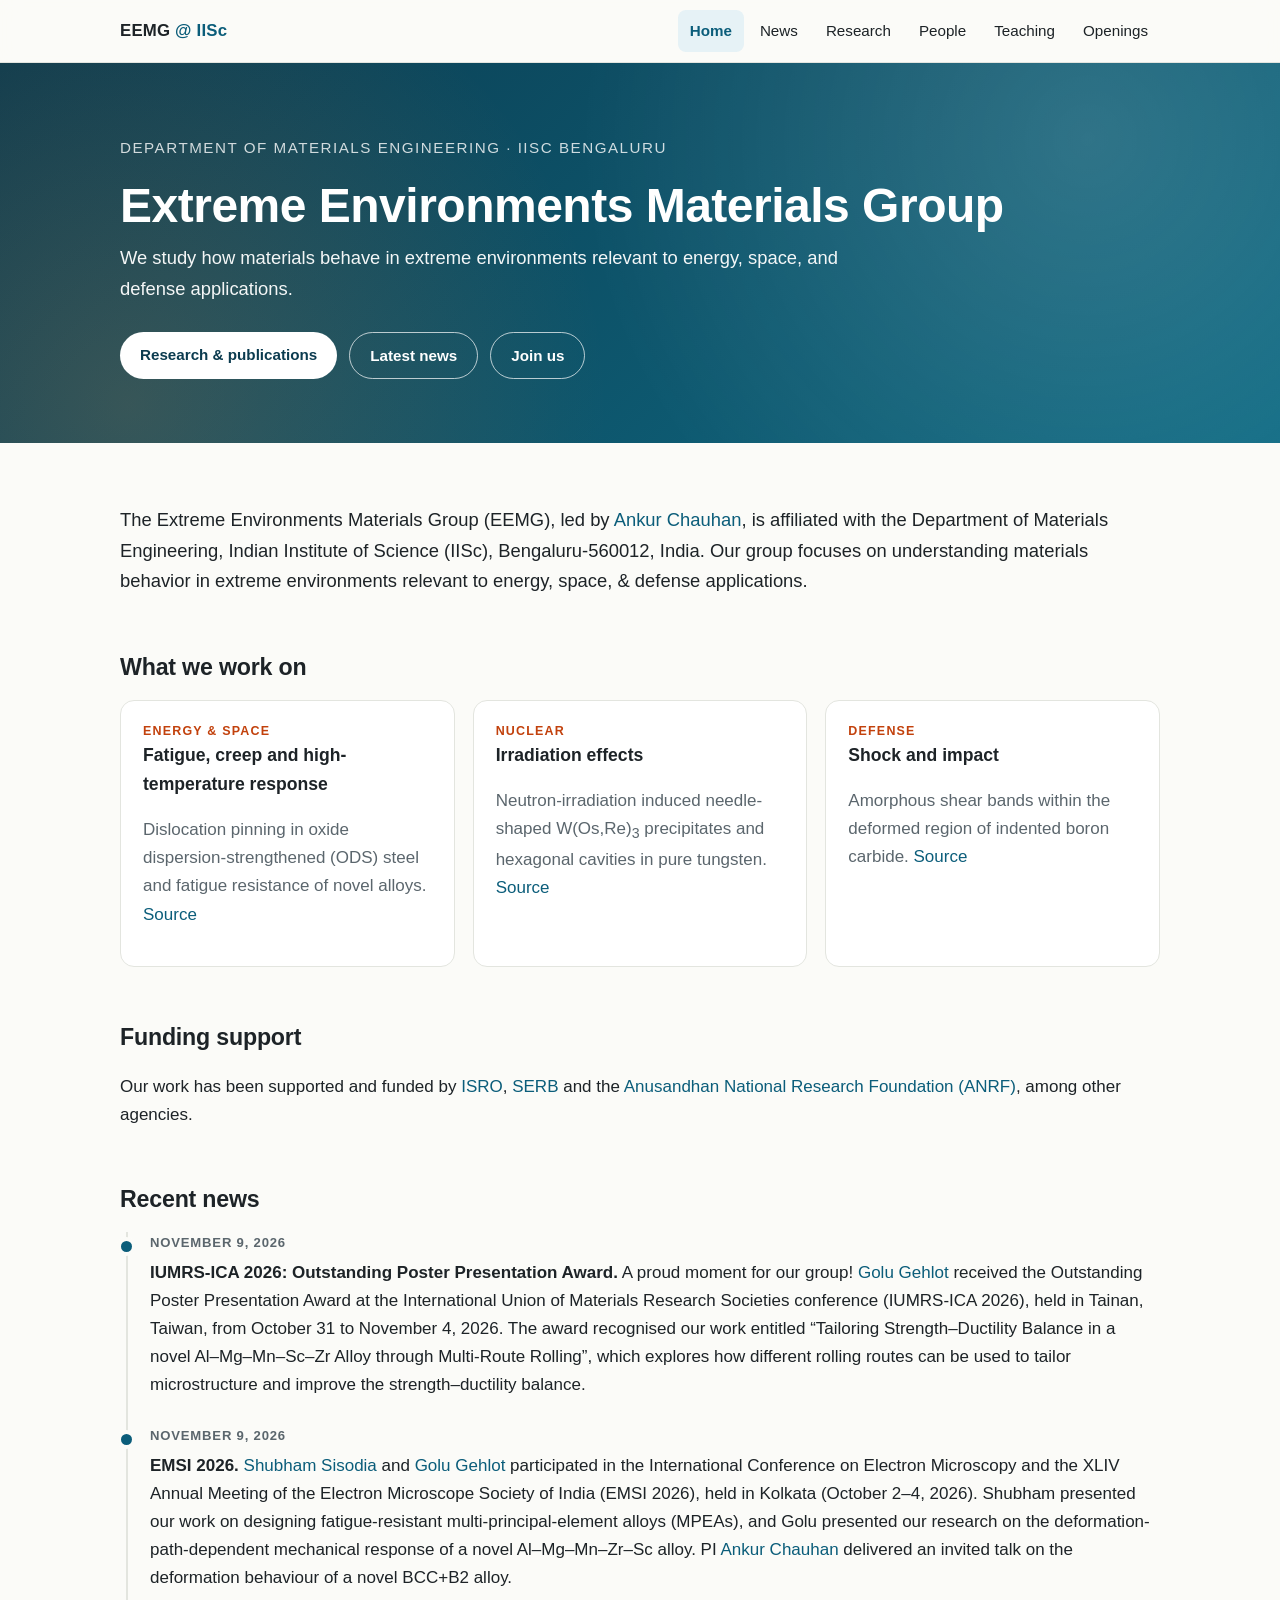
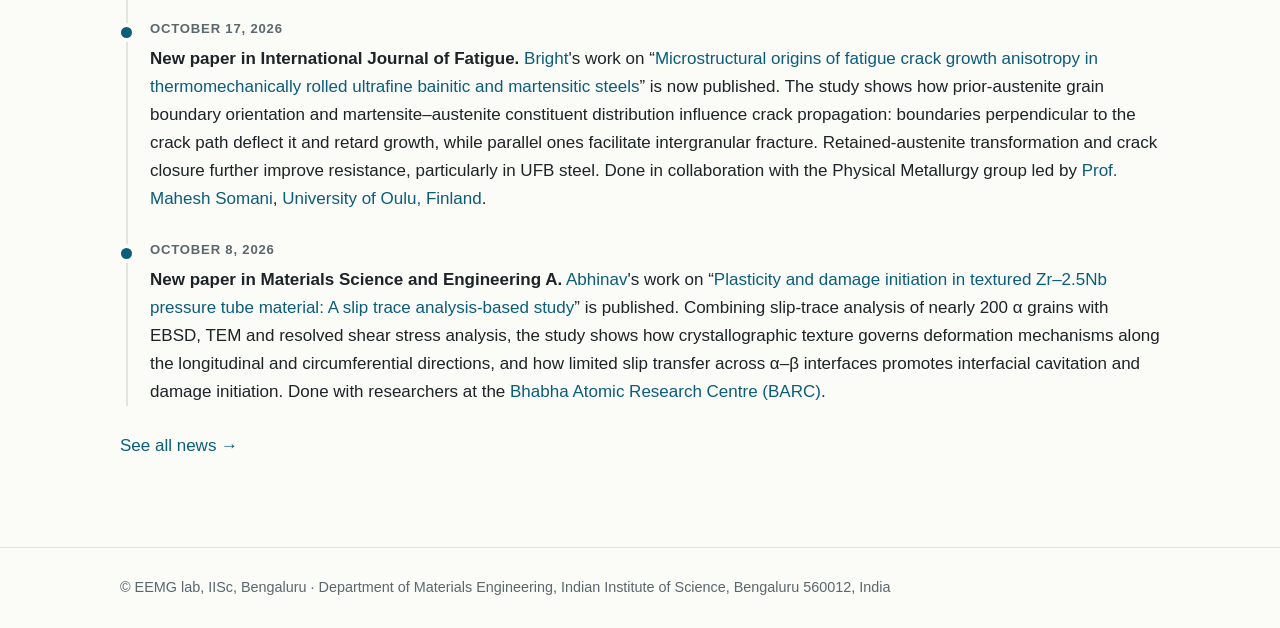
==== index.html @ f9a09d1f "Add files via upload" ====
<!doctype html>
<html lang="en">
<head>
<meta charset="utf-8">
<meta name="viewport" content="width=device-width,initial-scale=1">
<title>EEMG @ IISc</title>
<meta name="description" content="Extreme Environments Materials Group, Department of Materials Engineering, Indian Institute of Science (IISc), Bengaluru.">
<meta property="og:title" content="EEMG @ IISc">
<meta property="og:description" content="Extreme Environments Materials Group, Department of Materials Engineering, Indian Institute of Science (IISc), Bengaluru.">
<meta property="og:type" content="website">
<link rel="stylesheet" href="assets/style.css">
</head>
<body>
<header class="site"><div class="wrap">
<a class="brand" href="index.html">EEMG <span>@ IISc</span></a>
<input type="checkbox" id="nav-toggle" aria-label="Toggle menu"><label for="nav-toggle" class="burger" aria-hidden="true"><span></span></label>
<nav aria-label="Main"><ul><li><a href="index.html" class=active>Home</a></li><li><a href="news.html">News</a></li><li><a href="research.html">Research</a></li><li><a href="people.html">People</a></li><li><a href="teaching.html">Teaching</a></li><li><a href="openings.html">Openings</a></li></ul></nav>
</div></header>

<section class="hero"><div class="wrap">
<div class="affil">Department of Materials Engineering &middot; IISc Bengaluru</div>
<h1>Extreme Environments Materials Group</h1>
<p>We study how materials behave in extreme environments relevant to energy, space, and defense applications.</p>
<div class="btns"><a class="btn" href="research.html">Research &amp; publications</a><a class="btn ghost" href="news.html">Latest news</a><a class="btn ghost" href="openings.html">Join us</a></div>
</div></section>
<main><div class="wrap">
<p class="lead">The Extreme Environments Materials Group (EEMG), led by <a href="pi.html">Ankur Chauhan</a>, is affiliated with the Department of Materials Engineering, Indian Institute of Science (IISc), Bengaluru-560012, India. Our group focuses on understanding materials behavior in extreme environments relevant to energy, space, &amp; defense applications.</p>

<h2>What we work on</h2>
<div class="grid g3">
<div class="card"><div class="tag">Energy &amp; space</div><h3>Fatigue, creep and high-temperature response</h3><p class="muted">Dislocation pinning in oxide dispersion-strengthened (ODS) steel and fatigue resistance of novel alloys. <a href="https://www.sciencedirect.com/science/article/pii/S0921509317311887">Source</a></p></div>
<div class="card"><div class="tag">Nuclear</div><h3>Irradiation effects</h3><p class="muted">Neutron-irradiation induced needle-shaped W(Os,Re)<sub>3</sub> precipitates and hexagonal cavities in pure tungsten. <a href="https://www.tandfonline.com/doi/abs/10.1080/14786435.2022.2079750?journalCode=tphm20">Source</a></p></div>
<div class="card"><div class="tag">Defense</div><h3>Shock and impact</h3><p class="muted">Amorphous shear bands within the deformed region of indented boron carbide. <a href="https://www.sciencedirect.com/science/article/pii/S1359645419306421">Source</a></p></div>
</div>

<h2>Funding support</h2>
<p>Our work has been supported and funded by <a href="https://www.isro.gov.in/">ISRO</a>, <a href="https://www.serbonline.in/SERB/HomePage">SERB</a> and the <a href="https://anrfonline.in/ANRF/HomePage">Anusandhan National Research Foundation (ANRF)</a>, among other agencies.</p>

<h2>Recent news</h2>
<div class="timeline">
<div class="item"><div class="date">November 9, 2026</div><p><strong>IUMRS-ICA 2026: Outstanding Poster Presentation Award.</strong> A proud moment for our group! <a href="https://www.linkedin.com/in/golu-gehlot-a16b70216/">Golu Gehlot</a> received the Outstanding Poster Presentation Award at the International Union of Materials Research Societies conference (IUMRS-ICA 2026), held in Tainan, Taiwan, from October 31 to November 4, 2026. The award recognised our work entitled &ldquo;Tailoring Strength&ndash;Ductility Balance in a novel Al&ndash;Mg&ndash;Mn&ndash;Sc&ndash;Zr Alloy through Multi-Route Rolling&rdquo;, which explores how different rolling routes can be used to tailor microstructure and improve the strength&ndash;ductility balance.</p></div>
<div class="item"><div class="date">November 9, 2026</div><p><strong>EMSI 2026.</strong> <a href="https://www.linkedin.com/in/shubham-sisodia-6ba028b8/">Shubham Sisodia</a> and <a href="https://www.linkedin.com/in/golu-gehlot-a16b70216/">Golu Gehlot</a> participated in the International Conference on Electron Microscopy and the XLIV Annual Meeting of the Electron Microscope Society of India (EMSI 2026), held in Kolkata (October 2&ndash;4, 2026). Shubham presented our work on designing fatigue-resistant multi-principal-element alloys (MPEAs), and Golu presented our research on the deformation-path-dependent mechanical response of a novel Al&ndash;Mg&ndash;Mn&ndash;Zr&ndash;Sc alloy. PI <a href="https://www.linkedin.com/in/ankur-chauhan-012b13257/">Ankur Chauhan</a> delivered an invited talk on the deformation behaviour of a novel BCC+B2 alloy.</p></div>
<div class="item"><div class="date">October 17, 2026</div><p><strong>New paper in International Journal of Fatigue.</strong> <a href="people.html">Bright</a>'s work on &ldquo;<a href="https://www.sciencedirect.com/science/article/pii/S014211232600544X">Microstructural origins of fatigue crack growth anisotropy in thermomechanically rolled ultrafine bainitic and martensitic steels</a>&rdquo; is now published. The study shows how prior-austenite grain boundary orientation and martensite&ndash;austenite constituent distribution influence crack propagation: boundaries perpendicular to the crack path deflect it and retard growth, while parallel ones facilitate intergranular fracture. Retained-austenite transformation and crack closure further improve resistance, particularly in UFB steel. Done in collaboration with the Physical Metallurgy group led by <a href="https://www.oulu.fi/en/researchers/mahesh-somani">Prof. Mahesh Somani</a>, <a href="https://www.oulu.fi/en">University of Oulu, Finland</a>.</p></div>
<div class="item"><div class="date">October 8, 2026</div><p><strong>New paper in Materials Science and Engineering A.</strong> <a href="https://www.linkedin.com/in/abhinavchandraker/">Abhinav</a>'s work on &ldquo;<a href="https://www.sciencedirect.com/science/article/pii/S0921509326014590">Plasticity and damage initiation in textured Zr&ndash;2.5Nb pressure tube material: A slip trace analysis-based study</a>&rdquo; is published. Combining slip-trace analysis of nearly 200 &alpha; grains with EBSD, TEM and resolved shear stress analysis, the study shows how crystallographic texture governs deformation mechanisms along the longitudinal and circumferential directions, and how limited slip transfer across &alpha;&ndash;&beta; interfaces promotes interfacial cavitation and damage initiation. Done with researchers at the <a href="https://www.linkedin.com/company/bhabha-atomic-research-centre-1/">Bhabha Atomic Research Centre (BARC)</a>.</p></div>
</div>
<p><a href="news.html">See all news &rarr;</a></p>
</div></main>

<footer class="site"><div class="wrap">&copy; EEMG lab, IISc, Bengaluru &middot; Department of Materials Engineering, Indian Institute of Science, Bengaluru 560012, India</div></footer>
</body></html>
---- assets/style.css ----
:root{--bg:#fbfbf8;--fg:#1d2327;--muted:#5b666d;--card:#ffffff;--line:#e3e5df;--accent:#0b5d7a;--accent2:#c2410c;--accent-soft:#e6f2f6;--hero1:#0b3b4f;--hero2:#0f6b84;--maxw:1080px}
@media (prefers-color-scheme:dark){:root{--bg:#0f1417;--fg:#e6eaec;--muted:#9aa6ad;--card:#161d21;--line:#26313a;--accent:#6cc4de;--accent2:#fb923c;--accent-soft:#12262e;--hero1:#08232f;--hero2:#0c4254}}
*{box-sizing:border-box}html{scroll-behavior:smooth}
body{margin:0;background:var(--bg);color:var(--fg);font:17px/1.65 -apple-system,BlinkMacSystemFont,"Segoe UI",Roboto,"Helvetica Neue",Arial,sans-serif}
a{color:var(--accent);text-decoration:none;border-bottom:1px solid transparent}a:hover{border-bottom-color:currentColor}
img{max-width:100%;height:auto}
.wrap{max-width:var(--maxw);margin:0 auto;padding:0 20px}
header.site{position:sticky;top:0;z-index:20;background:color-mix(in srgb,var(--bg) 88%,transparent);backdrop-filter:blur(10px);border-bottom:1px solid var(--line)}
header.site .wrap{display:flex;align-items:center;justify-content:space-between;min-height:62px;gap:16px}
.brand{font-weight:700;letter-spacing:.2px;color:var(--fg);font-size:1.05rem;border:0}
.brand span{color:var(--accent)}
nav ul{list-style:none;margin:0;padding:0;display:flex;gap:4px}
nav a{display:block;padding:8px 12px;border-radius:8px;color:var(--fg);font-size:.95rem;border:0}
nav a:hover{background:var(--accent-soft)}nav a.active{background:var(--accent-soft);color:var(--accent);font-weight:600}
#nav-toggle{display:none}.burger{display:none;cursor:pointer;padding:8px;border-radius:8px}
.burger span,.burger span:before,.burger span:after{display:block;width:22px;height:2px;background:var(--fg);position:relative;content:""}
.burger span:before{position:absolute;top:-7px}.burger span:after{position:absolute;top:7px}
@media(max-width:760px){.burger{display:block}nav{position:absolute;left:0;right:0;top:62px;background:var(--bg);border-bottom:1px solid var(--line);display:none}
#nav-toggle:checked~nav{display:block}nav ul{flex-direction:column;padding:8px 12px}}
.hero{background:linear-gradient(135deg,var(--hero1),var(--hero2));color:#fff;padding:72px 0 64px;position:relative;overflow:hidden}
.hero:after{content:"";position:absolute;inset:0;background:radial-gradient(circle at 85% 20%,rgba(255,255,255,.14),transparent 45%),radial-gradient(circle at 10% 90%,rgba(251,146,60,.18),transparent 40%)}
.hero .wrap{position:relative;z-index:1}
.hero h1{font-size:clamp(1.9rem,4.5vw,3rem);line-height:1.15;margin:0 0 10px;letter-spacing:-.5px}
.hero p{margin:0;max-width:720px;font-size:1.15rem;opacity:.95}
.hero .affil{font-size:.95rem;opacity:.8;margin-bottom:18px;text-transform:uppercase;letter-spacing:1.5px}
.btns{display:flex;gap:12px;flex-wrap:wrap;margin-top:28px}
.btn{display:inline-block;padding:10px 20px;border-radius:999px;background:#fff;color:#0b3b4f;font-weight:600;border:0;font-size:.95rem}
.btn.ghost{background:transparent;color:#fff;border:1.5px solid rgba(255,255,255,.7)}
.btn:hover{transform:translateY(-1px)}
main{padding:44px 0 70px}
.pagehead{padding:44px 0 6px}.pagehead h1{margin:0 0 6px;font-size:2.1rem;letter-spacing:-.4px}.pagehead p{margin:0;color:var(--muted)}
h2{font-size:1.45rem;margin:2.2em 0 .6em;letter-spacing:-.2px}
h3{font-size:1.1rem;margin:1.6em 0 .4em}
.grid{display:grid;gap:18px}.g3{grid-template-columns:repeat(auto-fit,minmax(260px,1fr))}.g2{grid-template-columns:repeat(auto-fit,minmax(320px,1fr))}
.card{background:var(--card);border:1px solid var(--line);border-radius:14px;padding:20px 22px}
.card h3{margin-top:0}
.card .tag{font-size:.78rem;text-transform:uppercase;letter-spacing:1.2px;color:var(--accent2);font-weight:700}
.muted{color:var(--muted)}.small{font-size:.9rem}
.lead{font-size:1.15rem}
.timeline{border-left:2px solid var(--line);margin:10px 0 0 6px;padding-left:22px}
.item{position:relative;margin:0 0 26px}
.item:before{content:"";position:absolute;left:-29px;top:9px;width:11px;height:11px;border-radius:50%;background:var(--accent);box-shadow:0 0 0 4px var(--bg)}
.item .date{font-size:.82rem;font-weight:700;letter-spacing:.8px;text-transform:uppercase;color:var(--muted)}
.item p{margin:.3em 0}
.item details summary{cursor:pointer;color:var(--accent);font-size:.92rem;margin-top:4px}
.yearnav{display:flex;gap:8px;flex-wrap:wrap;margin:18px 0 0}
.yearnav a{padding:5px 14px;border:1px solid var(--line);border-radius:999px;font-size:.9rem;background:var(--card);color:var(--fg)}
.yearnav a:hover{border-color:var(--accent);color:var(--accent)}
.year{font-size:1.7rem;margin:1.8em 0 .6em;scroll-margin-top:80px}
ol.pubs{padding-left:1.4em}ol.pubs li{margin:0 0 .85em;padding-left:.2em}
.pubs .v{color:var(--muted)}
.search{width:100%;max-width:460px;padding:10px 14px;border-radius:10px;border:1px solid var(--line);background:var(--card);color:var(--fg);font:inherit;margin:14px 0 6px}
.person{display:flex;flex-direction:column;gap:2px}
.person .name{font-weight:650}.person .role{color:var(--muted);font-size:.93rem}
ul.plain{list-style:none;padding:0;margin:0}ul.plain li{padding:7px 0;border-bottom:1px solid var(--line)}
ul.plain li:last-child{border:0}
.pi{display:grid;grid-template-columns:1fr;gap:6px}
.kv li{margin:.35em 0}
footer.site{border-top:1px solid var(--line);padding:28px 0;color:var(--muted);font-size:.9rem}
.notice{background:var(--accent-soft);border:1px solid var(--line);border-radius:12px;padding:14px 18px;margin:24px 0}
@media print{header.site,footer.site,.search,.yearnav{display:none}}
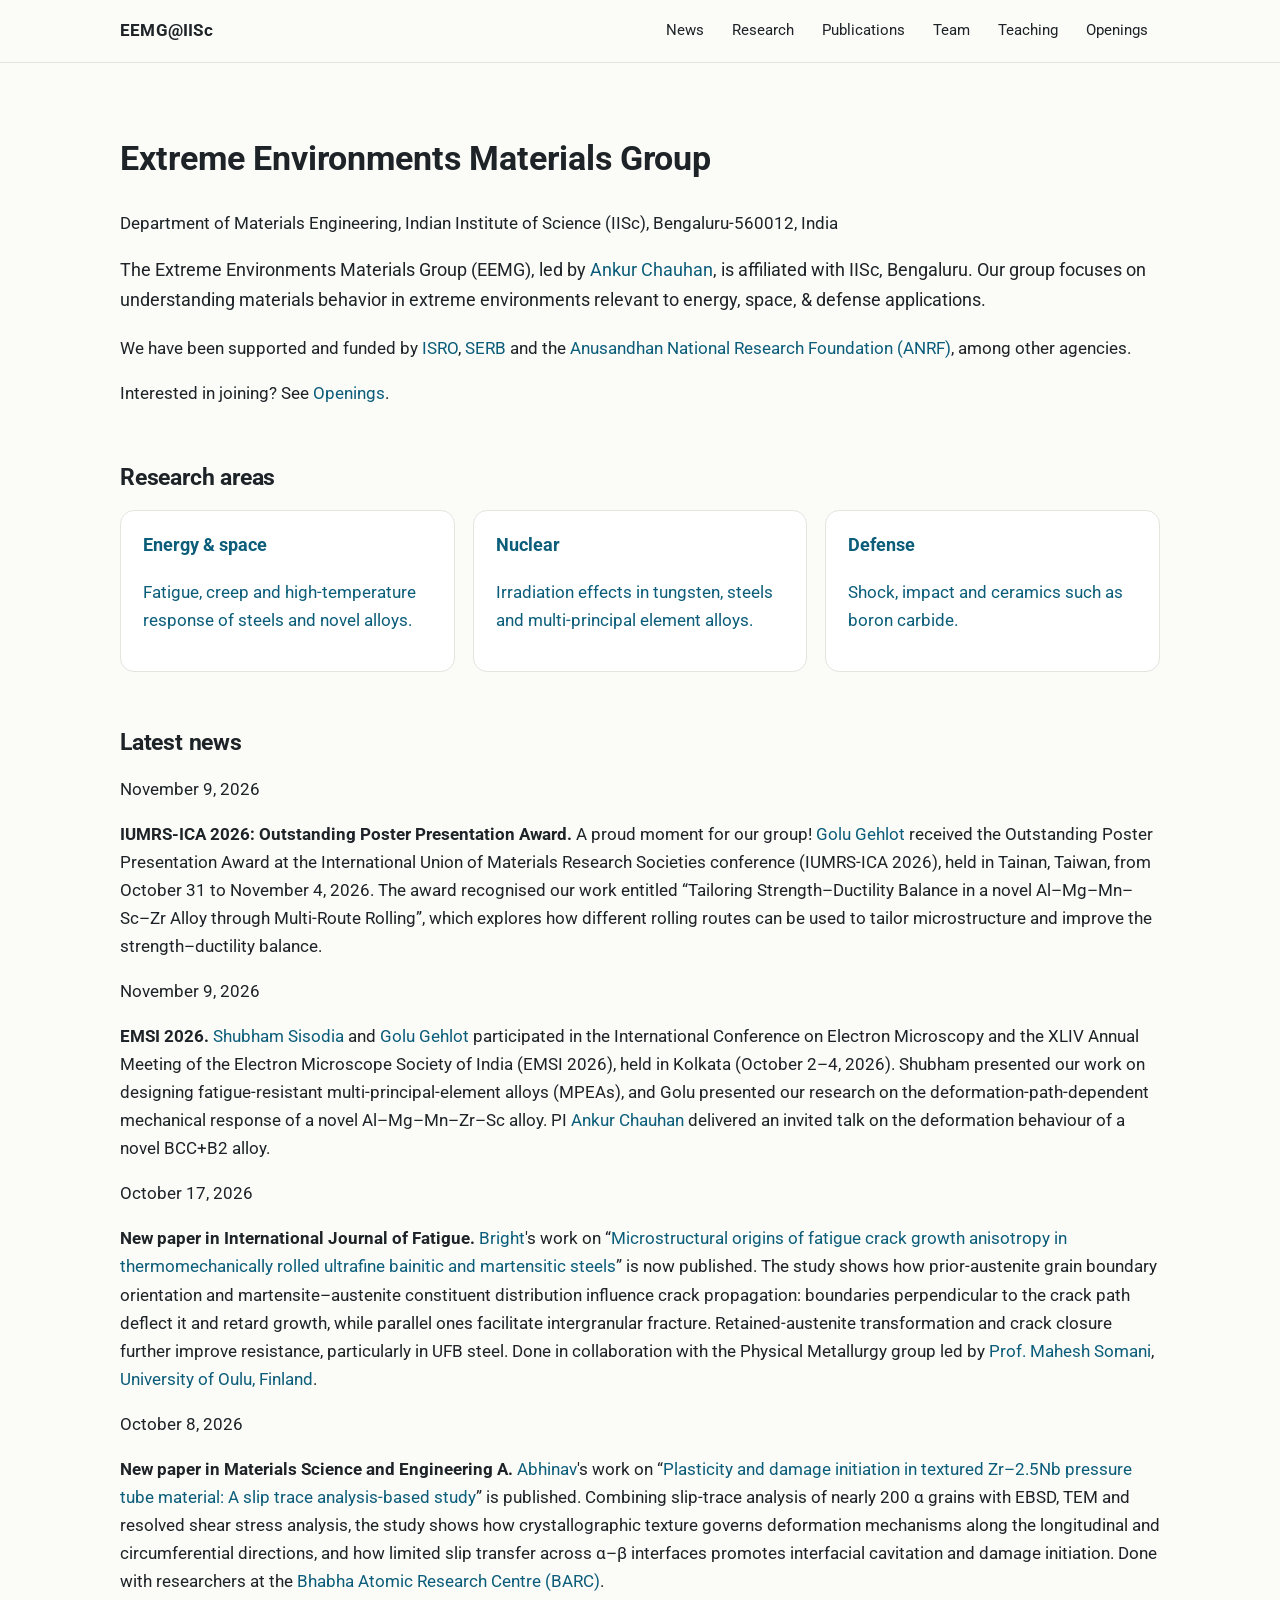
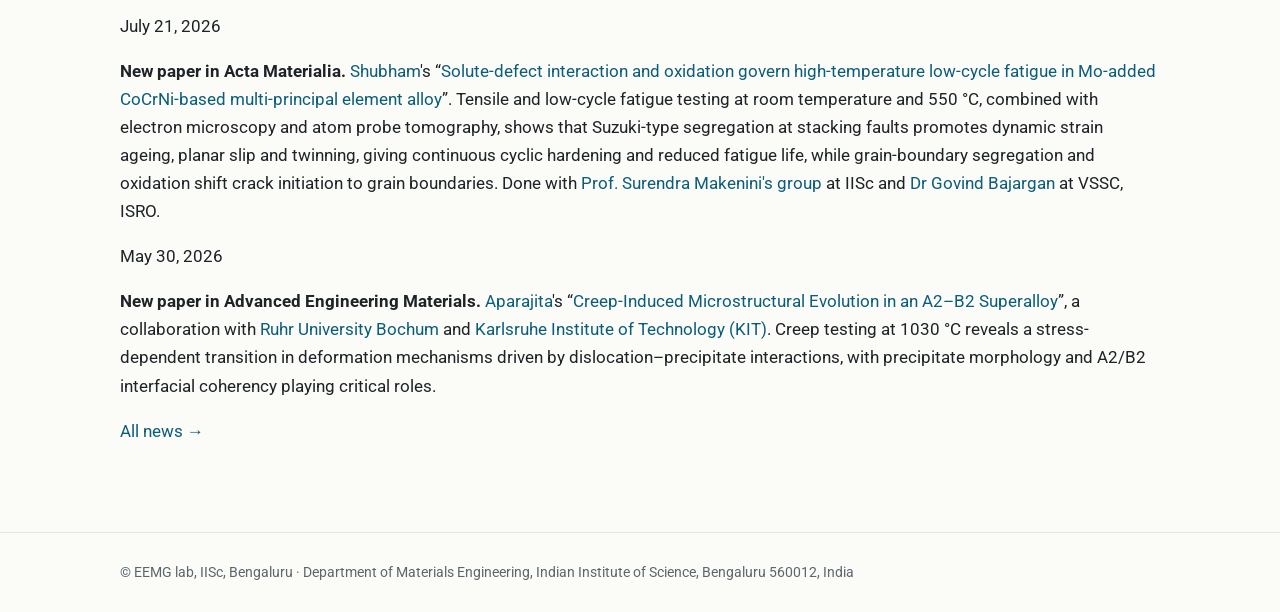
==== commit e8930eb7: "Add files via upload" ====
--- a/index.html
+++ b/index.html
@@ -1,50 +1,26 @@
 <!doctype html>
-<html lang="en">
-<head>
-<meta charset="utf-8">
-<meta name="viewport" content="width=device-width,initial-scale=1">
-<title>EEMG @ IISc</title>
-<meta name="description" content="Extreme Environments Materials Group, Department of Materials Engineering, Indian Institute of Science (IISc), Bengaluru.">
-<meta property="og:title" content="EEMG @ IISc">
-<meta property="og:description" content="Extreme Environments Materials Group, Department of Materials Engineering, Indian Institute of Science (IISc), Bengaluru.">
-<meta property="og:type" content="website">
-<link rel="stylesheet" href="assets/style.css">
-</head>
-<body>
-<header class="site"><div class="wrap">
-<a class="brand" href="index.html">EEMG <span>@ IISc</span></a>
+<html lang="en"><head><meta charset="utf-8"><meta name="viewport" content="width=device-width,initial-scale=1">
+<title>EEMG @ IISc</title><meta name="description" content="Extreme Environments Materials Group, Department of Materials Engineering, Indian Institute of Science (IISc), Bengaluru."><meta property="og:title" content="EEMG @ IISc"><meta property="og:description" content="Extreme Environments Materials Group, Department of Materials Engineering, Indian Institute of Science (IISc), Bengaluru.">
+<link rel="preconnect" href="https://fonts.googleapis.com"><link rel="preconnect" href="https://fonts.gstatic.com" crossorigin>
+<link href="https://fonts.googleapis.com/css2?family=Roboto:wght@300;400;500;700&family=Roboto+Slab:wght@300;400;700&display=swap" rel="stylesheet">
+<link rel="stylesheet" href="assets/style.css"></head><body>
+<header class="site"><div class="wrap"><a class="brand" href="index.html"><b>EEMG</b>@IISc</a>
 <input type="checkbox" id="nav-toggle" aria-label="Toggle menu"><label for="nav-toggle" class="burger" aria-hidden="true"><span></span></label>
-<nav aria-label="Main"><ul><li><a href="index.html" class=active>Home</a></li><li><a href="news.html">News</a></li><li><a href="research.html">Research</a></li><li><a href="people.html">People</a></li><li><a href="teaching.html">Teaching</a></li><li><a href="openings.html">Openings</a></li></ul></nav>
-</div></header>
-
-<section class="hero"><div class="wrap">
-<div class="affil">Department of Materials Engineering &middot; IISc Bengaluru</div>
-<h1>Extreme Environments Materials Group</h1>
-<p>We study how materials behave in extreme environments relevant to energy, space, and defense applications.</p>
-<div class="btns"><a class="btn" href="research.html">Research &amp; publications</a><a class="btn ghost" href="news.html">Latest news</a><a class="btn ghost" href="openings.html">Join us</a></div>
-</div></section>
+<nav aria-label="Main"><ul><li><a href="news.html">News</a></li><li><a href="research.html">Research</a></li><li><a href="publications.html">Publications</a></li><li><a href="people.html">Team</a></li><li><a href="teaching.html">Teaching</a></li><li><a href="openings.html">Openings</a></li></ul></nav></div></header>
 <main><div class="wrap">
-<p class="lead">The Extreme Environments Materials Group (EEMG), led by <a href="pi.html">Ankur Chauhan</a>, is affiliated with the Department of Materials Engineering, Indian Institute of Science (IISc), Bengaluru-560012, India. Our group focuses on understanding materials behavior in extreme environments relevant to energy, space, &amp; defense applications.</p>
-
-<h2>What we work on</h2>
+<div class="banner"><h1>Extreme Environments Materials Group</h1><p>Department of Materials Engineering, Indian Institute of Science (IISc), Bengaluru-560012, India</p></div>
+<p class="lead">The Extreme Environments Materials Group (EEMG), led by <a href="pi.html">Ankur Chauhan</a>, is affiliated with IISc, Bengaluru. Our group focuses on understanding materials behavior in extreme environments relevant to energy, space, &amp; defense applications.</p>
+<p>We have been supported and funded by <a href="https://www.isro.gov.in/">ISRO</a>, <a href="https://www.serbonline.in/SERB/HomePage">SERB</a> and the <a href="https://anrfonline.in/ANRF/HomePage">Anusandhan National Research Foundation (ANRF)</a>, among other agencies.</p>
+<p>Interested in joining? See <a href="openings.html">Openings</a>.</p>
+<h2>Research areas</h2>
 <div class="grid g3">
-<div class="card"><div class="tag">Energy &amp; space</div><h3>Fatigue, creep and high-temperature response</h3><p class="muted">Dislocation pinning in oxide dispersion-strengthened (ODS) steel and fatigue resistance of novel alloys. <a href="https://www.sciencedirect.com/science/article/pii/S0921509317311887">Source</a></p></div>
-<div class="card"><div class="tag">Nuclear</div><h3>Irradiation effects</h3><p class="muted">Neutron-irradiation induced needle-shaped W(Os,Re)<sub>3</sub> precipitates and hexagonal cavities in pure tungsten. <a href="https://www.tandfonline.com/doi/abs/10.1080/14786435.2022.2079750?journalCode=tphm20">Source</a></p></div>
-<div class="card"><div class="tag">Defense</div><h3>Shock and impact</h3><p class="muted">Amorphous shear bands within the deformed region of indented boron carbide. <a href="https://www.sciencedirect.com/science/article/pii/S1359645419306421">Source</a></p></div>
+<a class="card" href="research.html"><div class="thumb"></div><h3>Energy &amp; space</h3><p>Fatigue, creep and high-temperature response of steels and novel alloys.</p></a>
+<a class="card" href="research.html"><div class="thumb t2"></div><h3>Nuclear</h3><p>Irradiation effects in tungsten, steels and multi-principal element alloys.</p></a>
+<a class="card" href="research.html"><div class="thumb t3"></div><h3>Defense</h3><p>Shock, impact and ceramics such as boron carbide.</p></a>
 </div>
-
-<h2>Funding support</h2>
-<p>Our work has been supported and funded by <a href="https://www.isro.gov.in/">ISRO</a>, <a href="https://www.serbonline.in/SERB/HomePage">SERB</a> and the <a href="https://anrfonline.in/ANRF/HomePage">Anusandhan National Research Foundation (ANRF)</a>, among other agencies.</p>
-
-<h2>Recent news</h2>
-<div class="timeline">
-<div class="item"><div class="date">November 9, 2026</div><p><strong>IUMRS-ICA 2026: Outstanding Poster Presentation Award.</strong> A proud moment for our group! <a href="https://www.linkedin.com/in/golu-gehlot-a16b70216/">Golu Gehlot</a> received the Outstanding Poster Presentation Award at the International Union of Materials Research Societies conference (IUMRS-ICA 2026), held in Tainan, Taiwan, from October 31 to November 4, 2026. The award recognised our work entitled &ldquo;Tailoring Strength&ndash;Ductility Balance in a novel Al&ndash;Mg&ndash;Mn&ndash;Sc&ndash;Zr Alloy through Multi-Route Rolling&rdquo;, which explores how different rolling routes can be used to tailor microstructure and improve the strength&ndash;ductility balance.</p></div>
-<div class="item"><div class="date">November 9, 2026</div><p><strong>EMSI 2026.</strong> <a href="https://www.linkedin.com/in/shubham-sisodia-6ba028b8/">Shubham Sisodia</a> and <a href="https://www.linkedin.com/in/golu-gehlot-a16b70216/">Golu Gehlot</a> participated in the International Conference on Electron Microscopy and the XLIV Annual Meeting of the Electron Microscope Society of India (EMSI 2026), held in Kolkata (October 2&ndash;4, 2026). Shubham presented our work on designing fatigue-resistant multi-principal-element alloys (MPEAs), and Golu presented our research on the deformation-path-dependent mechanical response of a novel Al&ndash;Mg&ndash;Mn&ndash;Zr&ndash;Sc alloy. PI <a href="https://www.linkedin.com/in/ankur-chauhan-012b13257/">Ankur Chauhan</a> delivered an invited talk on the deformation behaviour of a novel BCC+B2 alloy.</p></div>
-<div class="item"><div class="date">October 17, 2026</div><p><strong>New paper in International Journal of Fatigue.</strong> <a href="people.html">Bright</a>'s work on &ldquo;<a href="https://www.sciencedirect.com/science/article/pii/S014211232600544X">Microstructural origins of fatigue crack growth anisotropy in thermomechanically rolled ultrafine bainitic and martensitic steels</a>&rdquo; is now published. The study shows how prior-austenite grain boundary orientation and martensite&ndash;austenite constituent distribution influence crack propagation: boundaries perpendicular to the crack path deflect it and retard growth, while parallel ones facilitate intergranular fracture. Retained-austenite transformation and crack closure further improve resistance, particularly in UFB steel. Done in collaboration with the Physical Metallurgy group led by <a href="https://www.oulu.fi/en/researchers/mahesh-somani">Prof. Mahesh Somani</a>, <a href="https://www.oulu.fi/en">University of Oulu, Finland</a>.</p></div>
-<div class="item"><div class="date">October 8, 2026</div><p><strong>New paper in Materials Science and Engineering A.</strong> <a href="https://www.linkedin.com/in/abhinavchandraker/">Abhinav</a>'s work on &ldquo;<a href="https://www.sciencedirect.com/science/article/pii/S0921509326014590">Plasticity and damage initiation in textured Zr&ndash;2.5Nb pressure tube material: A slip trace analysis-based study</a>&rdquo; is published. Combining slip-trace analysis of nearly 200 &alpha; grains with EBSD, TEM and resolved shear stress analysis, the study shows how crystallographic texture governs deformation mechanisms along the longitudinal and circumferential directions, and how limited slip transfer across &alpha;&ndash;&beta; interfaces promotes interfacial cavitation and damage initiation. Done with researchers at the <a href="https://www.linkedin.com/company/bhabha-atomic-research-centre-1/">Bhabha Atomic Research Centre (BARC)</a>.</p></div>
-</div>
-<p><a href="news.html">See all news &rarr;</a></p>
+<h2>Latest news</h2>
+<div class="news"><div class="nrow"><div class="d">November 9, 2026</div><p><strong>IUMRS-ICA 2026: Outstanding Poster Presentation Award.</strong> A proud moment for our group! <a href="https://www.linkedin.com/in/golu-gehlot-a16b70216/">Golu Gehlot</a> received the Outstanding Poster Presentation Award at the International Union of Materials Research Societies conference (IUMRS-ICA 2026), held in Tainan, Taiwan, from October 31 to November 4, 2026. The award recognised our work entitled &ldquo;Tailoring Strength&ndash;Ductility Balance in a novel Al&ndash;Mg&ndash;Mn&ndash;Sc&ndash;Zr Alloy through Multi-Route Rolling&rdquo;, which explores how different rolling routes can be used to tailor microstructure and improve the strength&ndash;ductility balance.</p></div><div class="nrow"><div class="d">November 9, 2026</div><p><strong>EMSI 2026.</strong> <a href="https://www.linkedin.com/in/shubham-sisodia-6ba028b8/">Shubham Sisodia</a> and <a href="https://www.linkedin.com/in/golu-gehlot-a16b70216/">Golu Gehlot</a> participated in the International Conference on Electron Microscopy and the XLIV Annual Meeting of the Electron Microscope Society of India (EMSI 2026), held in Kolkata (October 2&ndash;4, 2026). Shubham presented our work on designing fatigue-resistant multi-principal-element alloys (MPEAs), and Golu presented our research on the deformation-path-dependent mechanical response of a novel Al&ndash;Mg&ndash;Mn&ndash;Zr&ndash;Sc alloy. PI <a href="https://www.linkedin.com/in/ankur-chauhan-012b13257/">Ankur Chauhan</a> delivered an invited talk on the deformation behaviour of a novel BCC+B2 alloy.</p></div><div class="nrow"><div class="d">October 17, 2026</div><p><strong>New paper in International Journal of Fatigue.</strong> <a href="people.html">Bright</a>'s work on &ldquo;<a href="https://www.sciencedirect.com/science/article/pii/S014211232600544X">Microstructural origins of fatigue crack growth anisotropy in thermomechanically rolled ultrafine bainitic and martensitic steels</a>&rdquo; is now published. The study shows how prior-austenite grain boundary orientation and martensite&ndash;austenite constituent distribution influence crack propagation: boundaries perpendicular to the crack path deflect it and retard growth, while parallel ones facilitate intergranular fracture. Retained-austenite transformation and crack closure further improve resistance, particularly in UFB steel. Done in collaboration with the Physical Metallurgy group led by <a href="https://www.oulu.fi/en/researchers/mahesh-somani">Prof. Mahesh Somani</a>, <a href="https://www.oulu.fi/en">University of Oulu, Finland</a>.</p></div><div class="nrow"><div class="d">October 8, 2026</div><p><strong>New paper in Materials Science and Engineering A.</strong> <a href="https://www.linkedin.com/in/abhinavchandraker/">Abhinav</a>'s work on &ldquo;<a href="https://www.sciencedirect.com/science/article/pii/S0921509326014590">Plasticity and damage initiation in textured Zr&ndash;2.5Nb pressure tube material: A slip trace analysis-based study</a>&rdquo; is published. Combining slip-trace analysis of nearly 200 &alpha; grains with EBSD, TEM and resolved shear stress analysis, the study shows how crystallographic texture governs deformation mechanisms along the longitudinal and circumferential directions, and how limited slip transfer across &alpha;&ndash;&beta; interfaces promotes interfacial cavitation and damage initiation. Done with researchers at the <a href="https://www.linkedin.com/company/bhabha-atomic-research-centre-1/">Bhabha Atomic Research Centre (BARC)</a>.</p></div><div class="nrow"><div class="d">July 21, 2026</div><p><strong>New paper in Acta Materialia.</strong> <a href="https://www.linkedin.com/in/shubham-sisodia-6ba028b8/">Shubham</a>'s &ldquo;<a href="https://doi.org/10.1016/j.actamat.2026.122532">Solute-defect interaction and oxidation govern high-temperature low-cycle fatigue in Mo-added CoCrNi-based multi-principal element alloy</a>&rdquo;. Tensile and low-cycle fatigue testing at room temperature and 550&nbsp;&deg;C, combined with electron microscopy and atom probe tomography, shows that Suzuki-type segregation at stacking faults promotes dynamic strain ageing, planar slip and twinning, giving continuous cyclic hardening and reduced fatigue life, while grain-boundary segregation and oxidation shift crack initiation to grain boundaries. Done with <a href="https://asesm.com/">Prof. Surendra Makenini's group</a> at IISc and <a href="https://www.linkedin.com/in/govind-bajargan-bb6a2612a/">Dr Govind Bajargan</a> at VSSC, ISRO.</p></div><div class="nrow"><div class="d">May 30, 2026</div><p><strong>New paper in Advanced Engineering Materials.</strong> <a href="https://www.linkedin.com/in/aparajita-pramanik-83275574/">Aparajita</a>'s &ldquo;<a href="https://advanced.onlinelibrary.wiley.com/doi/full/10.1002/adem.202503180">Creep-Induced Microstructural Evolution in an A2&ndash;B2 Superalloy</a>&rdquo;, a collaboration with <a href="https://www.lww.ruhr-uni-bochum.de/lww/index.html.en">Ruhr University Bochum</a> and <a href="https://www.iam.kit.edu/wk/phm.php">Karlsruhe Institute of Technology (KIT)</a>. Creep testing at 1030&nbsp;&deg;C reveals a stress-dependent transition in deformation mechanisms driven by dislocation&ndash;precipitate interactions, with precipitate morphology and A2/B2 interfacial coherency playing critical roles.</p></div></div>
+<p><a href="news.html">All news &rarr;</a></p>
 </div></main>
-
 <footer class="site"><div class="wrap">&copy; EEMG lab, IISc, Bengaluru &middot; Department of Materials Engineering, Indian Institute of Science, Bengaluru 560012, India</div></footer>
 </body></html>
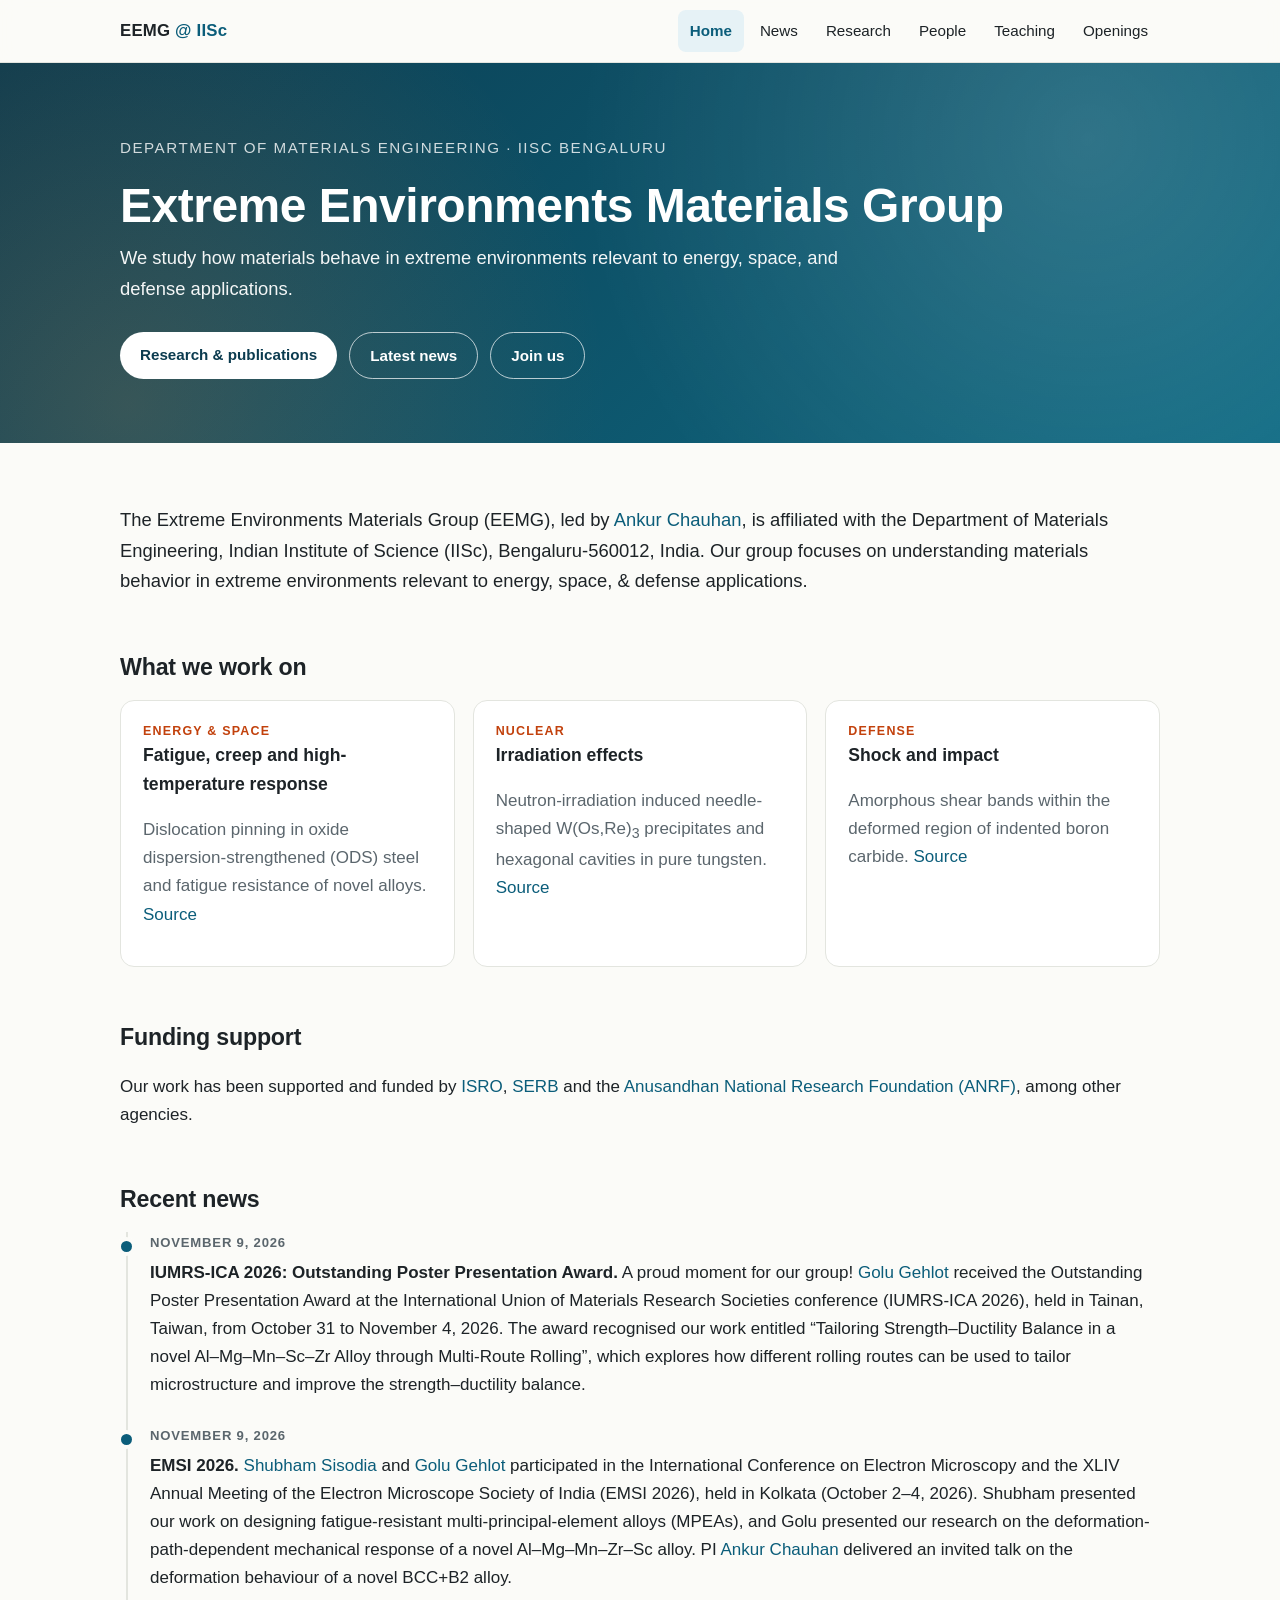
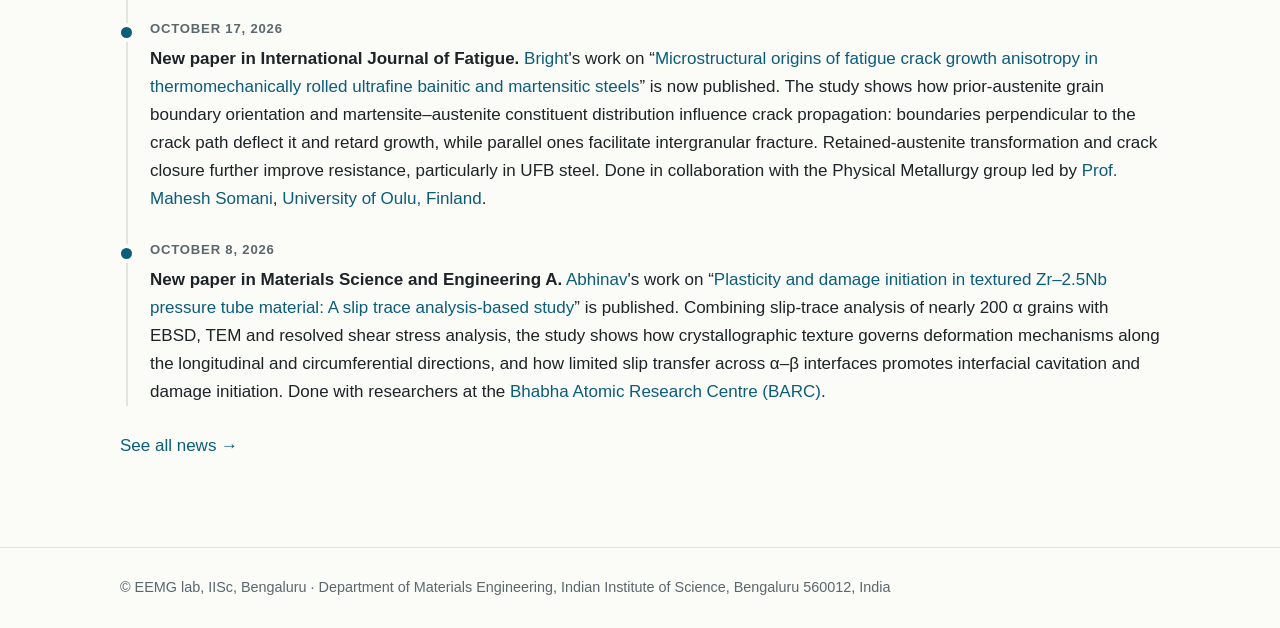
==== commit 056d60f4: "Add files via upload" ====
--- a/index.html
+++ b/index.html
@@ -1,26 +1,50 @@
 <!doctype html>
-<html lang="en"><head><meta charset="utf-8"><meta name="viewport" content="width=device-width,initial-scale=1">
-<title>EEMG @ IISc</title><meta name="description" content="Extreme Environments Materials Group, Department of Materials Engineering, Indian Institute of Science (IISc), Bengaluru."><meta property="og:title" content="EEMG @ IISc"><meta property="og:description" content="Extreme Environments Materials Group, Department of Materials Engineering, Indian Institute of Science (IISc), Bengaluru.">
-<link rel="preconnect" href="https://fonts.googleapis.com"><link rel="preconnect" href="https://fonts.gstatic.com" crossorigin>
-<link href="https://fonts.googleapis.com/css2?family=Roboto:wght@300;400;500;700&family=Roboto+Slab:wght@300;400;700&display=swap" rel="stylesheet">
-<link rel="stylesheet" href="assets/style.css"></head><body>
-<header class="site"><div class="wrap"><a class="brand" href="index.html"><b>EEMG</b>@IISc</a>
+<html lang="en">
+<head>
+<meta charset="utf-8">
+<meta name="viewport" content="width=device-width,initial-scale=1">
+<title>EEMG @ IISc</title>
+<meta name="description" content="Extreme Environments Materials Group, Department of Materials Engineering, Indian Institute of Science (IISc), Bengaluru.">
+<meta property="og:title" content="EEMG @ IISc">
+<meta property="og:description" content="Extreme Environments Materials Group, Department of Materials Engineering, Indian Institute of Science (IISc), Bengaluru.">
+<meta property="og:type" content="website">
+<link rel="stylesheet" href="assets/style.css">
+</head>
+<body>
+<header class="site"><div class="wrap">
+<a class="brand" href="index.html">EEMG <span>@ IISc</span></a>
 <input type="checkbox" id="nav-toggle" aria-label="Toggle menu"><label for="nav-toggle" class="burger" aria-hidden="true"><span></span></label>
-<nav aria-label="Main"><ul><li><a href="news.html">News</a></li><li><a href="research.html">Research</a></li><li><a href="publications.html">Publications</a></li><li><a href="people.html">Team</a></li><li><a href="teaching.html">Teaching</a></li><li><a href="openings.html">Openings</a></li></ul></nav></div></header>
+<nav aria-label="Main"><ul><li><a href="index.html" class=active>Home</a></li><li><a href="news.html">News</a></li><li><a href="research.html">Research</a></li><li><a href="people.html">People</a></li><li><a href="teaching.html">Teaching</a></li><li><a href="openings.html">Openings</a></li></ul></nav>
+</div></header>
+
+<section class="hero"><div class="wrap">
+<div class="affil">Department of Materials Engineering &middot; IISc Bengaluru</div>
+<h1>Extreme Environments Materials Group</h1>
+<p>We study how materials behave in extreme environments relevant to energy, space, and defense applications.</p>
+<div class="btns"><a class="btn" href="research.html">Research &amp; publications</a><a class="btn ghost" href="news.html">Latest news</a><a class="btn ghost" href="openings.html">Join us</a></div>
+</div></section>
 <main><div class="wrap">
-<div class="banner"><h1>Extreme Environments Materials Group</h1><p>Department of Materials Engineering, Indian Institute of Science (IISc), Bengaluru-560012, India</p></div>
-<p class="lead">The Extreme Environments Materials Group (EEMG), led by <a href="pi.html">Ankur Chauhan</a>, is affiliated with IISc, Bengaluru. Our group focuses on understanding materials behavior in extreme environments relevant to energy, space, &amp; defense applications.</p>
-<p>We have been supported and funded by <a href="https://www.isro.gov.in/">ISRO</a>, <a href="https://www.serbonline.in/SERB/HomePage">SERB</a> and the <a href="https://anrfonline.in/ANRF/HomePage">Anusandhan National Research Foundation (ANRF)</a>, among other agencies.</p>
-<p>Interested in joining? See <a href="openings.html">Openings</a>.</p>
-<h2>Research areas</h2>
+<p class="lead">The Extreme Environments Materials Group (EEMG), led by <a href="pi.html">Ankur Chauhan</a>, is affiliated with the Department of Materials Engineering, Indian Institute of Science (IISc), Bengaluru-560012, India. Our group focuses on understanding materials behavior in extreme environments relevant to energy, space, &amp; defense applications.</p>
+
+<h2>What we work on</h2>
 <div class="grid g3">
-<a class="card" href="research.html"><div class="thumb"></div><h3>Energy &amp; space</h3><p>Fatigue, creep and high-temperature response of steels and novel alloys.</p></a>
-<a class="card" href="research.html"><div class="thumb t2"></div><h3>Nuclear</h3><p>Irradiation effects in tungsten, steels and multi-principal element alloys.</p></a>
-<a class="card" href="research.html"><div class="thumb t3"></div><h3>Defense</h3><p>Shock, impact and ceramics such as boron carbide.</p></a>
+<div class="card"><div class="tag">Energy &amp; space</div><h3>Fatigue, creep and high-temperature response</h3><p class="muted">Dislocation pinning in oxide dispersion-strengthened (ODS) steel and fatigue resistance of novel alloys. <a href="https://www.sciencedirect.com/science/article/pii/S0921509317311887">Source</a></p></div>
+<div class="card"><div class="tag">Nuclear</div><h3>Irradiation effects</h3><p class="muted">Neutron-irradiation induced needle-shaped W(Os,Re)<sub>3</sub> precipitates and hexagonal cavities in pure tungsten. <a href="https://www.tandfonline.com/doi/abs/10.1080/14786435.2022.2079750?journalCode=tphm20">Source</a></p></div>
+<div class="card"><div class="tag">Defense</div><h3>Shock and impact</h3><p class="muted">Amorphous shear bands within the deformed region of indented boron carbide. <a href="https://www.sciencedirect.com/science/article/pii/S1359645419306421">Source</a></p></div>
 </div>
-<h2>Latest news</h2>
-<div class="news"><div class="nrow"><div class="d">November 9, 2026</div><p><strong>IUMRS-ICA 2026: Outstanding Poster Presentation Award.</strong> A proud moment for our group! <a href="https://www.linkedin.com/in/golu-gehlot-a16b70216/">Golu Gehlot</a> received the Outstanding Poster Presentation Award at the International Union of Materials Research Societies conference (IUMRS-ICA 2026), held in Tainan, Taiwan, from October 31 to November 4, 2026. The award recognised our work entitled &ldquo;Tailoring Strength&ndash;Ductility Balance in a novel Al&ndash;Mg&ndash;Mn&ndash;Sc&ndash;Zr Alloy through Multi-Route Rolling&rdquo;, which explores how different rolling routes can be used to tailor microstructure and improve the strength&ndash;ductility balance.</p></div><div class="nrow"><div class="d">November 9, 2026</div><p><strong>EMSI 2026.</strong> <a href="https://www.linkedin.com/in/shubham-sisodia-6ba028b8/">Shubham Sisodia</a> and <a href="https://www.linkedin.com/in/golu-gehlot-a16b70216/">Golu Gehlot</a> participated in the International Conference on Electron Microscopy and the XLIV Annual Meeting of the Electron Microscope Society of India (EMSI 2026), held in Kolkata (October 2&ndash;4, 2026). Shubham presented our work on designing fatigue-resistant multi-principal-element alloys (MPEAs), and Golu presented our research on the deformation-path-dependent mechanical response of a novel Al&ndash;Mg&ndash;Mn&ndash;Zr&ndash;Sc alloy. PI <a href="https://www.linkedin.com/in/ankur-chauhan-012b13257/">Ankur Chauhan</a> delivered an invited talk on the deformation behaviour of a novel BCC+B2 alloy.</p></div><div class="nrow"><div class="d">October 17, 2026</div><p><strong>New paper in International Journal of Fatigue.</strong> <a href="people.html">Bright</a>'s work on &ldquo;<a href="https://www.sciencedirect.com/science/article/pii/S014211232600544X">Microstructural origins of fatigue crack growth anisotropy in thermomechanically rolled ultrafine bainitic and martensitic steels</a>&rdquo; is now published. The study shows how prior-austenite grain boundary orientation and martensite&ndash;austenite constituent distribution influence crack propagation: boundaries perpendicular to the crack path deflect it and retard growth, while parallel ones facilitate intergranular fracture. Retained-austenite transformation and crack closure further improve resistance, particularly in UFB steel. Done in collaboration with the Physical Metallurgy group led by <a href="https://www.oulu.fi/en/researchers/mahesh-somani">Prof. Mahesh Somani</a>, <a href="https://www.oulu.fi/en">University of Oulu, Finland</a>.</p></div><div class="nrow"><div class="d">October 8, 2026</div><p><strong>New paper in Materials Science and Engineering A.</strong> <a href="https://www.linkedin.com/in/abhinavchandraker/">Abhinav</a>'s work on &ldquo;<a href="https://www.sciencedirect.com/science/article/pii/S0921509326014590">Plasticity and damage initiation in textured Zr&ndash;2.5Nb pressure tube material: A slip trace analysis-based study</a>&rdquo; is published. Combining slip-trace analysis of nearly 200 &alpha; grains with EBSD, TEM and resolved shear stress analysis, the study shows how crystallographic texture governs deformation mechanisms along the longitudinal and circumferential directions, and how limited slip transfer across &alpha;&ndash;&beta; interfaces promotes interfacial cavitation and damage initiation. Done with researchers at the <a href="https://www.linkedin.com/company/bhabha-atomic-research-centre-1/">Bhabha Atomic Research Centre (BARC)</a>.</p></div><div class="nrow"><div class="d">July 21, 2026</div><p><strong>New paper in Acta Materialia.</strong> <a href="https://www.linkedin.com/in/shubham-sisodia-6ba028b8/">Shubham</a>'s &ldquo;<a href="https://doi.org/10.1016/j.actamat.2026.122532">Solute-defect interaction and oxidation govern high-temperature low-cycle fatigue in Mo-added CoCrNi-based multi-principal element alloy</a>&rdquo;. Tensile and low-cycle fatigue testing at room temperature and 550&nbsp;&deg;C, combined with electron microscopy and atom probe tomography, shows that Suzuki-type segregation at stacking faults promotes dynamic strain ageing, planar slip and twinning, giving continuous cyclic hardening and reduced fatigue life, while grain-boundary segregation and oxidation shift crack initiation to grain boundaries. Done with <a href="https://asesm.com/">Prof. Surendra Makenini's group</a> at IISc and <a href="https://www.linkedin.com/in/govind-bajargan-bb6a2612a/">Dr Govind Bajargan</a> at VSSC, ISRO.</p></div><div class="nrow"><div class="d">May 30, 2026</div><p><strong>New paper in Advanced Engineering Materials.</strong> <a href="https://www.linkedin.com/in/aparajita-pramanik-83275574/">Aparajita</a>'s &ldquo;<a href="https://advanced.onlinelibrary.wiley.com/doi/full/10.1002/adem.202503180">Creep-Induced Microstructural Evolution in an A2&ndash;B2 Superalloy</a>&rdquo;, a collaboration with <a href="https://www.lww.ruhr-uni-bochum.de/lww/index.html.en">Ruhr University Bochum</a> and <a href="https://www.iam.kit.edu/wk/phm.php">Karlsruhe Institute of Technology (KIT)</a>. Creep testing at 1030&nbsp;&deg;C reveals a stress-dependent transition in deformation mechanisms driven by dislocation&ndash;precipitate interactions, with precipitate morphology and A2/B2 interfacial coherency playing critical roles.</p></div></div>
-<p><a href="news.html">All news &rarr;</a></p>
+
+<h2>Funding support</h2>
+<p>Our work has been supported and funded by <a href="https://www.isro.gov.in/">ISRO</a>, <a href="https://www.serbonline.in/SERB/HomePage">SERB</a> and the <a href="https://anrfonline.in/ANRF/HomePage">Anusandhan National Research Foundation (ANRF)</a>, among other agencies.</p>
+
+<h2>Recent news</h2>
+<div class="timeline">
+<div class="item"><div class="date">November 9, 2026</div><p><strong>IUMRS-ICA 2026: Outstanding Poster Presentation Award.</strong> A proud moment for our group! <a href="https://www.linkedin.com/in/golu-gehlot-a16b70216/">Golu Gehlot</a> received the Outstanding Poster Presentation Award at the International Union of Materials Research Societies conference (IUMRS-ICA 2026), held in Tainan, Taiwan, from October 31 to November 4, 2026. The award recognised our work entitled &ldquo;Tailoring Strength&ndash;Ductility Balance in a novel Al&ndash;Mg&ndash;Mn&ndash;Sc&ndash;Zr Alloy through Multi-Route Rolling&rdquo;, which explores how different rolling routes can be used to tailor microstructure and improve the strength&ndash;ductility balance.</p></div>
+<div class="item"><div class="date">November 9, 2026</div><p><strong>EMSI 2026.</strong> <a href="https://www.linkedin.com/in/shubham-sisodia-6ba028b8/">Shubham Sisodia</a> and <a href="https://www.linkedin.com/in/golu-gehlot-a16b70216/">Golu Gehlot</a> participated in the International Conference on Electron Microscopy and the XLIV Annual Meeting of the Electron Microscope Society of India (EMSI 2026), held in Kolkata (October 2&ndash;4, 2026). Shubham presented our work on designing fatigue-resistant multi-principal-element alloys (MPEAs), and Golu presented our research on the deformation-path-dependent mechanical response of a novel Al&ndash;Mg&ndash;Mn&ndash;Zr&ndash;Sc alloy. PI <a href="https://www.linkedin.com/in/ankur-chauhan-012b13257/">Ankur Chauhan</a> delivered an invited talk on the deformation behaviour of a novel BCC+B2 alloy.</p></div>
+<div class="item"><div class="date">October 17, 2026</div><p><strong>New paper in International Journal of Fatigue.</strong> <a href="people.html">Bright</a>'s work on &ldquo;<a href="https://www.sciencedirect.com/science/article/pii/S014211232600544X">Microstructural origins of fatigue crack growth anisotropy in thermomechanically rolled ultrafine bainitic and martensitic steels</a>&rdquo; is now published. The study shows how prior-austenite grain boundary orientation and martensite&ndash;austenite constituent distribution influence crack propagation: boundaries perpendicular to the crack path deflect it and retard growth, while parallel ones facilitate intergranular fracture. Retained-austenite transformation and crack closure further improve resistance, particularly in UFB steel. Done in collaboration with the Physical Metallurgy group led by <a href="https://www.oulu.fi/en/researchers/mahesh-somani">Prof. Mahesh Somani</a>, <a href="https://www.oulu.fi/en">University of Oulu, Finland</a>.</p></div>
+<div class="item"><div class="date">October 8, 2026</div><p><strong>New paper in Materials Science and Engineering A.</strong> <a href="https://www.linkedin.com/in/abhinavchandraker/">Abhinav</a>'s work on &ldquo;<a href="https://www.sciencedirect.com/science/article/pii/S0921509326014590">Plasticity and damage initiation in textured Zr&ndash;2.5Nb pressure tube material: A slip trace analysis-based study</a>&rdquo; is published. Combining slip-trace analysis of nearly 200 &alpha; grains with EBSD, TEM and resolved shear stress analysis, the study shows how crystallographic texture governs deformation mechanisms along the longitudinal and circumferential directions, and how limited slip transfer across &alpha;&ndash;&beta; interfaces promotes interfacial cavitation and damage initiation. Done with researchers at the <a href="https://www.linkedin.com/company/bhabha-atomic-research-centre-1/">Bhabha Atomic Research Centre (BARC)</a>.</p></div>
+</div>
+<p><a href="news.html">See all news &rarr;</a></p>
 </div></main>
+
 <footer class="site"><div class="wrap">&copy; EEMG lab, IISc, Bengaluru &middot; Department of Materials Engineering, Indian Institute of Science, Bengaluru 560012, India</div></footer>
 </body></html>
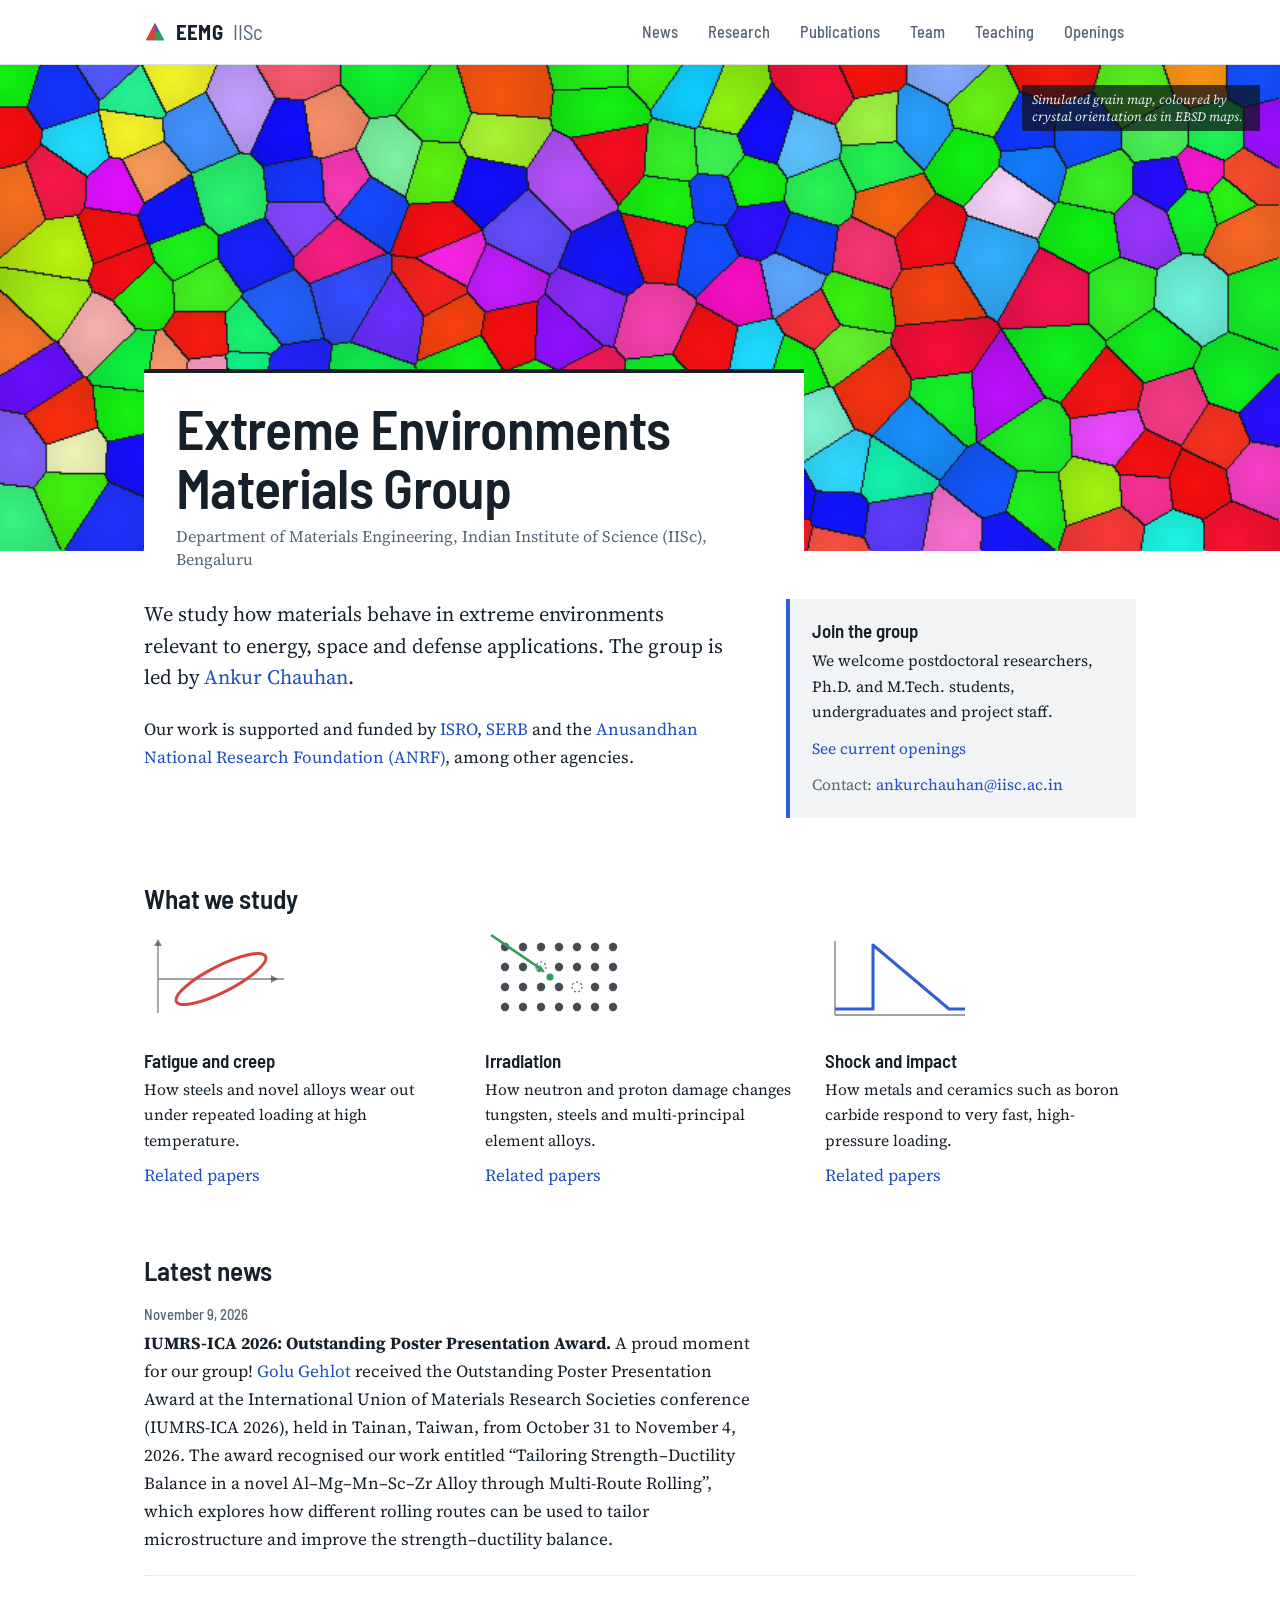
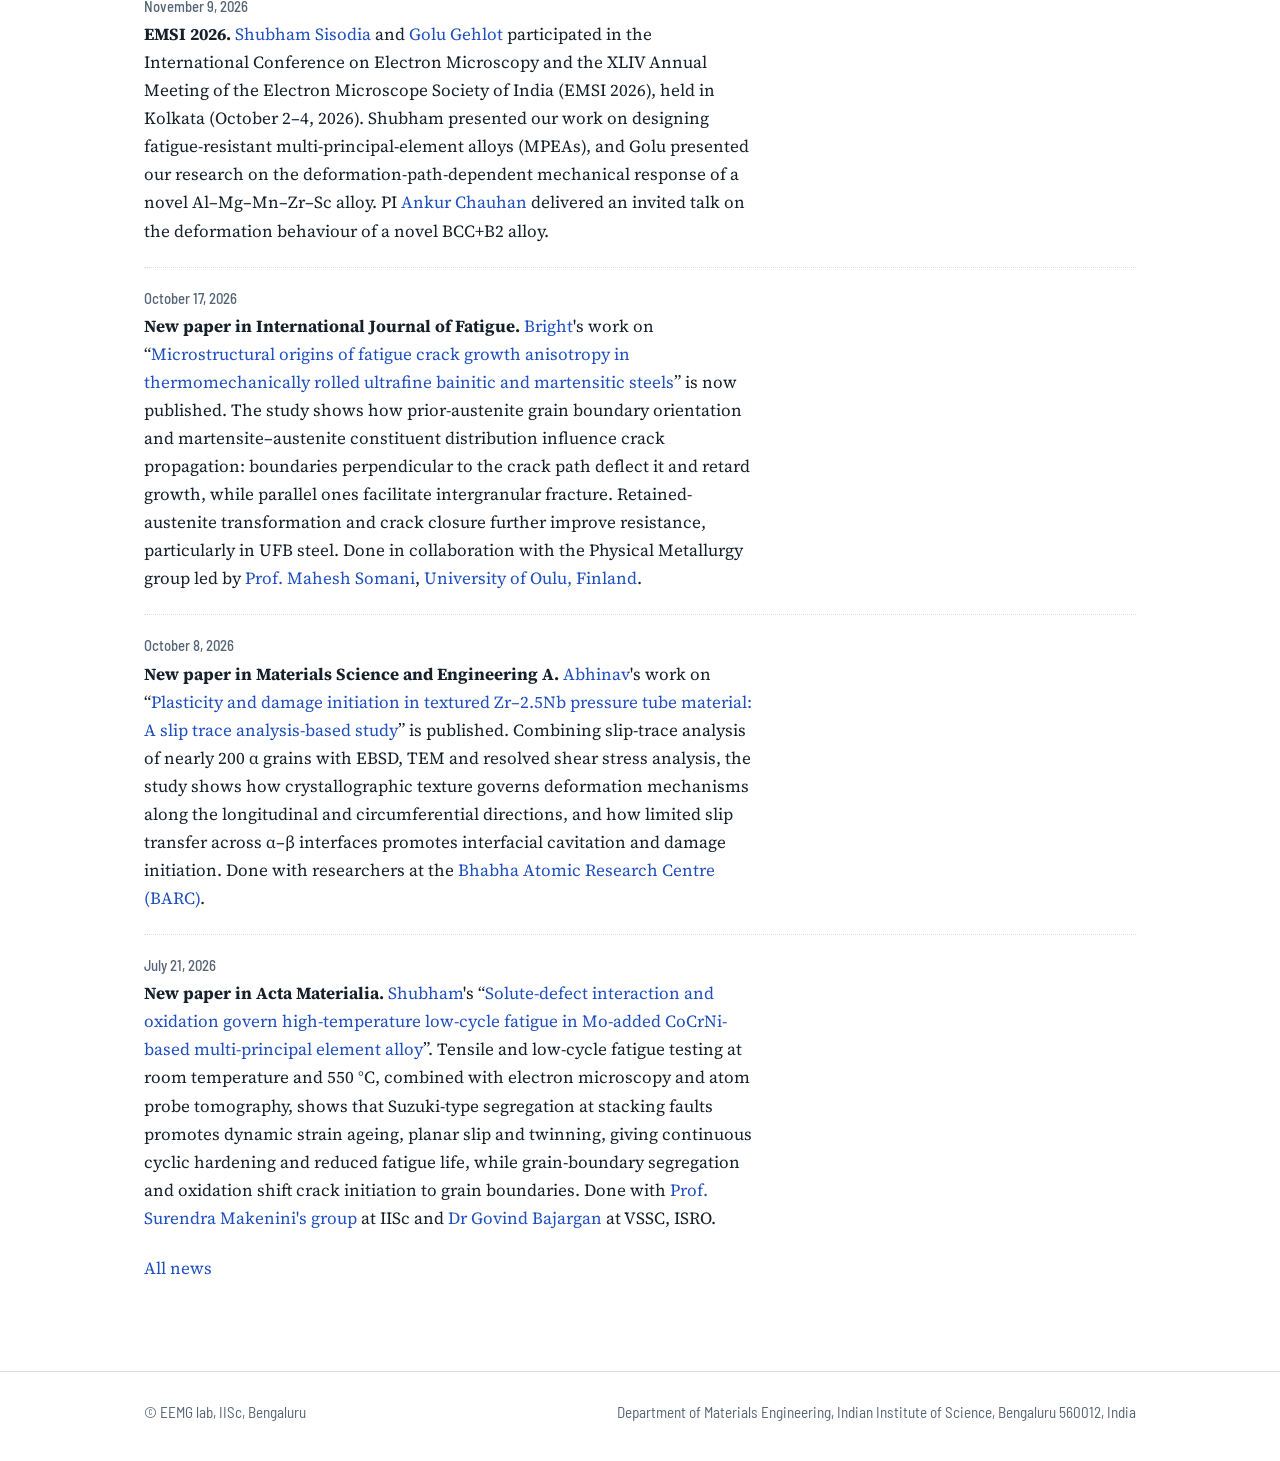
==== commit 4de11b51: "Add files via upload" ====
--- a/index.html
+++ b/index.html
@@ -1,50 +1,58 @@
 <!doctype html>
-<html lang="en">
-<head>
-<meta charset="utf-8">
-<meta name="viewport" content="width=device-width,initial-scale=1">
-<title>EEMG @ IISc</title>
-<meta name="description" content="Extreme Environments Materials Group, Department of Materials Engineering, Indian Institute of Science (IISc), Bengaluru.">
-<meta property="og:title" content="EEMG @ IISc">
-<meta property="og:description" content="Extreme Environments Materials Group, Department of Materials Engineering, Indian Institute of Science (IISc), Bengaluru.">
-<meta property="og:type" content="website">
-<link rel="stylesheet" href="assets/style.css">
-</head>
-<body>
-<header class="site"><div class="wrap">
-<a class="brand" href="index.html">EEMG <span>@ IISc</span></a>
-<input type="checkbox" id="nav-toggle" aria-label="Toggle menu"><label for="nav-toggle" class="burger" aria-hidden="true"><span></span></label>
-<nav aria-label="Main"><ul><li><a href="index.html" class=active>Home</a></li><li><a href="news.html">News</a></li><li><a href="research.html">Research</a></li><li><a href="people.html">People</a></li><li><a href="teaching.html">Teaching</a></li><li><a href="openings.html">Openings</a></li></ul></nav>
-</div></header>
-
-<section class="hero"><div class="wrap">
-<div class="affil">Department of Materials Engineering &middot; IISc Bengaluru</div>
-<h1>Extreme Environments Materials Group</h1>
-<p>We study how materials behave in extreme environments relevant to energy, space, and defense applications.</p>
-<div class="btns"><a class="btn" href="research.html">Research &amp; publications</a><a class="btn ghost" href="news.html">Latest news</a><a class="btn ghost" href="openings.html">Join us</a></div>
-</div></section>
-<main><div class="wrap">
-<p class="lead">The Extreme Environments Materials Group (EEMG), led by <a href="pi.html">Ankur Chauhan</a>, is affiliated with the Department of Materials Engineering, Indian Institute of Science (IISc), Bengaluru-560012, India. Our group focuses on understanding materials behavior in extreme environments relevant to energy, space, &amp; defense applications.</p>
-
-<h2>What we work on</h2>
-<div class="grid g3">
-<div class="card"><div class="tag">Energy &amp; space</div><h3>Fatigue, creep and high-temperature response</h3><p class="muted">Dislocation pinning in oxide dispersion-strengthened (ODS) steel and fatigue resistance of novel alloys. <a href="https://www.sciencedirect.com/science/article/pii/S0921509317311887">Source</a></p></div>
-<div class="card"><div class="tag">Nuclear</div><h3>Irradiation effects</h3><p class="muted">Neutron-irradiation induced needle-shaped W(Os,Re)<sub>3</sub> precipitates and hexagonal cavities in pure tungsten. <a href="https://www.tandfonline.com/doi/abs/10.1080/14786435.2022.2079750?journalCode=tphm20">Source</a></p></div>
-<div class="card"><div class="tag">Defense</div><h3>Shock and impact</h3><p class="muted">Amorphous shear bands within the deformed region of indented boron carbide. <a href="https://www.sciencedirect.com/science/article/pii/S1359645419306421">Source</a></p></div>
+<html lang="en"><head><meta charset="utf-8"><meta name="viewport" content="width=device-width,initial-scale=1">
+<title>Extreme Environments Materials Group, IISc</title><meta name="description" content="Extreme Environments Materials Group, Department of Materials Engineering, Indian Institute of Science (IISc), Bengaluru."><meta property="og:title" content="Extreme Environments Materials Group, IISc"><meta property="og:description" content="Extreme Environments Materials Group, Department of Materials Engineering, Indian Institute of Science (IISc), Bengaluru.">
+<link rel="preconnect" href="https://fonts.googleapis.com"><link rel="preconnect" href="https://fonts.gstatic.com" crossorigin>
+<link href="https://fonts.googleapis.com/css2?family=Barlow+Semi+Condensed:wght@400;500;600;700&family=Source+Serif+4:ital,wght@0,400;0,600;1,400&display=swap" rel="stylesheet">
+<link rel="stylesheet" href="assets/style.css"></head><body class="home">
+<a class="skip" href="#main">Skip to content</a>
+<header class="site"><div class="wrap"><a class="brand" href="index.html"><svg class="mark" viewBox="0 0 24 24" aria-hidden="true"><polygon points="12,2 22,21 2,21" fill="#2f5fd0"/><polygon points="12,2 2,21 12,21" fill="#d6453d"/><polygon points="12,21 22,21 17,11.5 12,11.5" fill="#2e9e5b"/></svg>EEMG <span>IISc</span></a>
+<input type="checkbox" id="nav-toggle" aria-label="Menu"><label for="nav-toggle" class="burger" aria-hidden="true"><span></span></label>
+<nav aria-label="Main"><ul><li><a href="news.html">News</a></li><li><a href="research.html">Research</a></li><li><a href="publications.html">Publications</a></li><li><a href="people.html">Team</a></li><li><a href="teaching.html">Teaching</a></li><li><a href="openings.html">Openings</a></li></ul></nav></div></header>
+<div class="hero"><canvas id="grains" role="img" aria-label="Illustration of a polycrystalline grain map coloured by crystal orientation"></canvas>
+<div class="wrap"><div class="panel"><h1>Extreme Environments Materials Group</h1><p>Department of Materials Engineering, Indian Institute of Science (IISc), Bengaluru</p></div></div>
+<p class="fig">Simulated grain map, coloured by crystal orientation as in EBSD maps.</p></div>
+<main id="main"><div class="wrap">
+<div class="intro"><div><p class="lead">We study how materials behave in extreme environments relevant to energy, space and defense applications. The group is led by <a href="pi.html">Ankur Chauhan</a>.</p>
+<p>Our work is supported and funded by <a href="https://www.isro.gov.in/">ISRO</a>, <a href="https://www.serbonline.in/SERB/HomePage">SERB</a> and the <a href="https://anrfonline.in/ANRF/HomePage">Anusandhan National Research Foundation (ANRF)</a>, among other agencies.</p></div>
+<aside class="join"><h3>Join the group</h3><p>We welcome postdoctoral researchers, Ph.D. and M.Tech. students, undergraduates and project staff.</p><p><a href="openings.html">See current openings</a></p><p class="small muted">Contact: <a href="mailto:ankurchauhan@iisc.ac.in">ankurchauhan@iisc.ac.in</a></p></aside></div>
+<h2>What we study</h2>
+<div class="three">
+<div><svg class="glyph" style="--c:var(--r)" viewBox="0 0 150 96" role="img" aria-label="Stress-strain hysteresis loop"><path d="M14 82V12M14 48H140" fill="none" stroke="currentColor" stroke-width="1.4" opacity=".55"/><ellipse class="acc" cx="77" cy="48" rx="50" ry="13" transform="rotate(-27 77 48)" fill="none" stroke-width="3"/><path d="M134 48l-7-4v8z" fill="currentColor" opacity=".55"/><path d="M14 8l-4 7h8z" fill="currentColor" opacity=".55"/></svg><h3>Fatigue and creep</h3><p>How steels and novel alloys wear out under repeated loading at high temperature.</p><a href="publications.html?t=fatigue">Related papers</a></div>
+<div><svg class="glyph" style="--c:var(--g)" viewBox="0 0 150 96" role="img" aria-label="Crystal lattice with vacancies after irradiation"><circle cx="20" cy="16" r="4.2" fill="currentColor" opacity=".8"/><circle cx="20" cy="36" r="4.2" fill="currentColor" opacity=".8"/><circle cx="20" cy="56" r="4.2" fill="currentColor" opacity=".8"/><circle cx="20" cy="76" r="4.2" fill="currentColor" opacity=".8"/><circle cx="38" cy="16" r="4.2" fill="currentColor" opacity=".8"/><circle cx="38" cy="36" r="4.2" fill="currentColor" opacity=".8"/><circle cx="38" cy="56" r="4.2" fill="currentColor" opacity=".8"/><circle cx="38" cy="76" r="4.2" fill="currentColor" opacity=".8"/><circle cx="56" cy="16" r="4.2" fill="currentColor" opacity=".8"/><circle cx="56" cy="36" r="5" fill="none" stroke="currentColor" stroke-width="1.2" stroke-dasharray="2 2.4" opacity=".7"/><circle cx="56" cy="56" r="4.2" fill="currentColor" opacity=".8"/><circle cx="56" cy="76" r="4.2" fill="currentColor" opacity=".8"/><circle cx="74" cy="16" r="4.2" fill="currentColor" opacity=".8"/><circle cx="74" cy="36" r="4.2" fill="currentColor" opacity=".8"/><circle cx="74" cy="56" r="4.2" fill="currentColor" opacity=".8"/><circle cx="74" cy="76" r="4.2" fill="currentColor" opacity=".8"/><circle cx="92" cy="16" r="4.2" fill="currentColor" opacity=".8"/><circle cx="92" cy="36" r="4.2" fill="currentColor" opacity=".8"/><circle cx="92" cy="56" r="5" fill="none" stroke="currentColor" stroke-width="1.2" stroke-dasharray="2 2.4" opacity=".7"/><circle cx="92" cy="76" r="4.2" fill="currentColor" opacity=".8"/><circle cx="110" cy="16" r="4.2" fill="currentColor" opacity=".8"/><circle cx="110" cy="36" r="4.2" fill="currentColor" opacity=".8"/><circle cx="110" cy="56" r="4.2" fill="currentColor" opacity=".8"/><circle cx="110" cy="76" r="4.2" fill="currentColor" opacity=".8"/><circle cx="128" cy="16" r="4.2" fill="currentColor" opacity=".8"/><circle cx="128" cy="36" r="4.2" fill="currentColor" opacity=".8"/><circle cx="128" cy="56" r="4.2" fill="currentColor" opacity=".8"/><circle cx="128" cy="76" r="4.2" fill="currentColor" opacity=".8"/><circle class="fill" cx="65" cy="46" r="3.6"/><path class="acc" d="M6 4L56 38" fill="none" stroke-width="2.6"/><path class="fill" d="M60 41l-9-1 4-6z"/></svg><h3>Irradiation</h3><p>How neutron and proton damage changes tungsten, steels and multi-principal element alloys.</p><a href="publications.html?t=irradiation">Related papers</a></div>
+<div><svg class="glyph" style="--c:var(--b)" viewBox="0 0 150 96" role="img" aria-label="Shock wave pressure profile"><path d="M10 84H140M10 84V10" fill="none" stroke="currentColor" stroke-width="1.4" opacity=".55"/><path class="acc" d="M10 78H48V14L124 78H140" fill="none" stroke-width="3" stroke-linejoin="round"/></svg><h3>Shock and impact</h3><p>How metals and ceramics such as boron carbide respond to very fast, high-pressure loading.</p><a href="publications.html?t=shock">Related papers</a></div>
 </div>
-
-<h2>Funding support</h2>
-<p>Our work has been supported and funded by <a href="https://www.isro.gov.in/">ISRO</a>, <a href="https://www.serbonline.in/SERB/HomePage">SERB</a> and the <a href="https://anrfonline.in/ANRF/HomePage">Anusandhan National Research Foundation (ANRF)</a>, among other agencies.</p>
-
-<h2>Recent news</h2>
-<div class="timeline">
-<div class="item"><div class="date">November 9, 2026</div><p><strong>IUMRS-ICA 2026: Outstanding Poster Presentation Award.</strong> A proud moment for our group! <a href="https://www.linkedin.com/in/golu-gehlot-a16b70216/">Golu Gehlot</a> received the Outstanding Poster Presentation Award at the International Union of Materials Research Societies conference (IUMRS-ICA 2026), held in Tainan, Taiwan, from October 31 to November 4, 2026. The award recognised our work entitled &ldquo;Tailoring Strength&ndash;Ductility Balance in a novel Al&ndash;Mg&ndash;Mn&ndash;Sc&ndash;Zr Alloy through Multi-Route Rolling&rdquo;, which explores how different rolling routes can be used to tailor microstructure and improve the strength&ndash;ductility balance.</p></div>
-<div class="item"><div class="date">November 9, 2026</div><p><strong>EMSI 2026.</strong> <a href="https://www.linkedin.com/in/shubham-sisodia-6ba028b8/">Shubham Sisodia</a> and <a href="https://www.linkedin.com/in/golu-gehlot-a16b70216/">Golu Gehlot</a> participated in the International Conference on Electron Microscopy and the XLIV Annual Meeting of the Electron Microscope Society of India (EMSI 2026), held in Kolkata (October 2&ndash;4, 2026). Shubham presented our work on designing fatigue-resistant multi-principal-element alloys (MPEAs), and Golu presented our research on the deformation-path-dependent mechanical response of a novel Al&ndash;Mg&ndash;Mn&ndash;Zr&ndash;Sc alloy. PI <a href="https://www.linkedin.com/in/ankur-chauhan-012b13257/">Ankur Chauhan</a> delivered an invited talk on the deformation behaviour of a novel BCC+B2 alloy.</p></div>
-<div class="item"><div class="date">October 17, 2026</div><p><strong>New paper in International Journal of Fatigue.</strong> <a href="people.html">Bright</a>'s work on &ldquo;<a href="https://www.sciencedirect.com/science/article/pii/S014211232600544X">Microstructural origins of fatigue crack growth anisotropy in thermomechanically rolled ultrafine bainitic and martensitic steels</a>&rdquo; is now published. The study shows how prior-austenite grain boundary orientation and martensite&ndash;austenite constituent distribution influence crack propagation: boundaries perpendicular to the crack path deflect it and retard growth, while parallel ones facilitate intergranular fracture. Retained-austenite transformation and crack closure further improve resistance, particularly in UFB steel. Done in collaboration with the Physical Metallurgy group led by <a href="https://www.oulu.fi/en/researchers/mahesh-somani">Prof. Mahesh Somani</a>, <a href="https://www.oulu.fi/en">University of Oulu, Finland</a>.</p></div>
-<div class="item"><div class="date">October 8, 2026</div><p><strong>New paper in Materials Science and Engineering A.</strong> <a href="https://www.linkedin.com/in/abhinavchandraker/">Abhinav</a>'s work on &ldquo;<a href="https://www.sciencedirect.com/science/article/pii/S0921509326014590">Plasticity and damage initiation in textured Zr&ndash;2.5Nb pressure tube material: A slip trace analysis-based study</a>&rdquo; is published. Combining slip-trace analysis of nearly 200 &alpha; grains with EBSD, TEM and resolved shear stress analysis, the study shows how crystallographic texture governs deformation mechanisms along the longitudinal and circumferential directions, and how limited slip transfer across &alpha;&ndash;&beta; interfaces promotes interfacial cavitation and damage initiation. Done with researchers at the <a href="https://www.linkedin.com/company/bhabha-atomic-research-centre-1/">Bhabha Atomic Research Centre (BARC)</a>.</p></div>
-</div>
-<p><a href="news.html">See all news &rarr;</a></p>
+<h2>Latest news</h2>
+<div class="item"><div class="date">November 9, 2026</div><p><strong>IUMRS-ICA 2026: Outstanding Poster Presentation Award.</strong> A proud moment for our group! <a href="https://www.linkedin.com/in/golu-gehlot-a16b70216/">Golu Gehlot</a> received the Outstanding Poster Presentation Award at the International Union of Materials Research Societies conference (IUMRS-ICA 2026), held in Tainan, Taiwan, from October 31 to November 4, 2026. The award recognised our work entitled &ldquo;Tailoring Strength&ndash;Ductility Balance in a novel Al&ndash;Mg&ndash;Mn&ndash;Sc&ndash;Zr Alloy through Multi-Route Rolling&rdquo;, which explores how different rolling routes can be used to tailor microstructure and improve the strength&ndash;ductility balance.</p></div><div class="item"><div class="date">November 9, 2026</div><p><strong>EMSI 2026.</strong> <a href="https://www.linkedin.com/in/shubham-sisodia-6ba028b8/">Shubham Sisodia</a> and <a href="https://www.linkedin.com/in/golu-gehlot-a16b70216/">Golu Gehlot</a> participated in the International Conference on Electron Microscopy and the XLIV Annual Meeting of the Electron Microscope Society of India (EMSI 2026), held in Kolkata (October 2&ndash;4, 2026). Shubham presented our work on designing fatigue-resistant multi-principal-element alloys (MPEAs), and Golu presented our research on the deformation-path-dependent mechanical response of a novel Al&ndash;Mg&ndash;Mn&ndash;Zr&ndash;Sc alloy. PI <a href="https://www.linkedin.com/in/ankur-chauhan-012b13257/">Ankur Chauhan</a> delivered an invited talk on the deformation behaviour of a novel BCC+B2 alloy.</p></div><div class="item"><div class="date">October 17, 2026</div><p><strong>New paper in International Journal of Fatigue.</strong> <a href="people.html">Bright</a>'s work on &ldquo;<a href="https://www.sciencedirect.com/science/article/pii/S014211232600544X">Microstructural origins of fatigue crack growth anisotropy in thermomechanically rolled ultrafine bainitic and martensitic steels</a>&rdquo; is now published. The study shows how prior-austenite grain boundary orientation and martensite&ndash;austenite constituent distribution influence crack propagation: boundaries perpendicular to the crack path deflect it and retard growth, while parallel ones facilitate intergranular fracture. Retained-austenite transformation and crack closure further improve resistance, particularly in UFB steel. Done in collaboration with the Physical Metallurgy group led by <a href="https://www.oulu.fi/en/researchers/mahesh-somani">Prof. Mahesh Somani</a>, <a href="https://www.oulu.fi/en">University of Oulu, Finland</a>.</p></div><div class="item"><div class="date">October 8, 2026</div><p><strong>New paper in Materials Science and Engineering A.</strong> <a href="https://www.linkedin.com/in/abhinavchandraker/">Abhinav</a>'s work on &ldquo;<a href="https://www.sciencedirect.com/science/article/pii/S0921509326014590">Plasticity and damage initiation in textured Zr&ndash;2.5Nb pressure tube material: A slip trace analysis-based study</a>&rdquo; is published. Combining slip-trace analysis of nearly 200 &alpha; grains with EBSD, TEM and resolved shear stress analysis, the study shows how crystallographic texture governs deformation mechanisms along the longitudinal and circumferential directions, and how limited slip transfer across &alpha;&ndash;&beta; interfaces promotes interfacial cavitation and damage initiation. Done with researchers at the <a href="https://www.linkedin.com/company/bhabha-atomic-research-centre-1/">Bhabha Atomic Research Centre (BARC)</a>.</p></div><div class="item"><div class="date">July 21, 2026</div><p><strong>New paper in Acta Materialia.</strong> <a href="https://www.linkedin.com/in/shubham-sisodia-6ba028b8/">Shubham</a>'s &ldquo;<a href="https://doi.org/10.1016/j.actamat.2026.122532">Solute-defect interaction and oxidation govern high-temperature low-cycle fatigue in Mo-added CoCrNi-based multi-principal element alloy</a>&rdquo;. Tensile and low-cycle fatigue testing at room temperature and 550&nbsp;&deg;C, combined with electron microscopy and atom probe tomography, shows that Suzuki-type segregation at stacking faults promotes dynamic strain ageing, planar slip and twinning, giving continuous cyclic hardening and reduced fatigue life, while grain-boundary segregation and oxidation shift crack initiation to grain boundaries. Done with <a href="https://asesm.com/">Prof. Surendra Makenini's group</a> at IISc and <a href="https://www.linkedin.com/in/govind-bajargan-bb6a2612a/">Dr Govind Bajargan</a> at VSSC, ISRO.</p></div>
+<p><a href="news.html">All news</a></p>
 </div></main>
-
-<footer class="site"><div class="wrap">&copy; EEMG lab, IISc, Bengaluru &middot; Department of Materials Engineering, Indian Institute of Science, Bengaluru 560012, India</div></footer>
+<script>
+(function(){
+var cv=document.getElementById('grains');if(!cv||!cv.getContext)return;
+var ctx=cv.getContext('2d'),S;
+function rng(a){return function(){a|=0;a=a+0x6D2B79F5|0;var t=Math.imul(a^a>>>15,1|a);t=t+Math.imul(t^t>>>7,61|t)^t;return((t^t>>>14)>>>0)/4294967296}}
+function build(){
+ var W=Math.min(cv.clientWidth||900,900),H=Math.max(2,Math.round(W*(cv.clientHeight||400)/(cv.clientWidth||900)));
+ cv.width=W;cv.height=H;var r=rng(11),n=Math.round(W*H/1500),sx=[],sy=[],i,j,k;
+ for(i=0;i<n;i++){var bx=0,by=0,bd=-1;for(k=0;k<6;k++){var x=r()*W,y=r()*H,d=1e12;for(j=0;j<i;j++){var dx=sx[j]-x,dy=sy[j]-y,dd=dx*dx+dy*dy;if(dd<d)d=dd}if(d>bd){bd=d;bx=x;by=y}}sx.push(bx);sy.push(by)}
+ var col=[],t0=[];
+ for(i=0;i<n;i++){var a=-Math.log(r()+1e-6),b=-Math.log(r()+1e-6),c=-Math.log(r()+1e-6),m=Math.max(a,b,c);
+  a=Math.pow(a/m,1.7);b=Math.pow(b/m,1.7);c=Math.pow(c/m,1.7);m=Math.max(a,b,c);
+  col.push([Math.round(255*a/m*.92+14),Math.round(255*b/m*.9+14),Math.round(255*c/m*.95+14)]);t0.push(r()*.55)}
+ var lab=new Uint16Array(W*H),dist=new Float32Array(W*H),p=0,y2,x2;
+ for(y2=0;y2<H;y2++)for(x2=0;x2<W;x2++,p++){var best=1e12,bi=0;for(i=0;i<n;i++){var ddx=sx[i]-x2,ddy=sy[i]-y2,q=ddx*ddx+ddy*ddy;if(q<best){best=q;bi=i}}lab[p]=bi;dist[p]=Math.sqrt(best)}
+ var edge=new Uint8Array(W*H);for(y2=0;y2<H-1;y2++)for(x2=0;x2<W-1;x2++){p=y2*W+x2;if(lab[p]!==lab[p+1]||lab[p]!==lab[p+W])edge[p]=1}
+ S={W:W,H:H,n:n,col:col,t0:t0,lab:lab,dist:dist,edge:edge,sp:Math.sqrt(W*H/n),img:ctx.createImageData(W,H)}}
+function draw(t){var s=S,d=s.img.data,W=s.W,H=s.H,R=4.2*s.sp,N=W*H,p,o;
+ for(p=0;p<N;p++){o=p*4;var l=s.lab[p],rad=(t-s.t0[l])*R,dd=s.dist[p];
+  if(dd<=rad||t>=1.3){if(s.edge[p]){d[o]=18;d[o+1]=24;d[o+2]=32}else{var k=.84+.16*(1-Math.min(1,dd/(s.sp*1.3))),c=s.col[l];d[o]=c[0]*k;d[o+1]=c[1]*k;d[o+2]=c[2]*k}}
+  else{d[o]=15;d[o+1]=23;d[o+2]=32}d[o+3]=255}
+ ctx.putImageData(s.img,0,0)}
+function final(){build();draw(1.3)}
+var calm=window.matchMedia&&matchMedia('(prefers-reduced-motion: reduce)').matches;
+build();
+if(calm){draw(1.3)}else{var st=null,dur=2800;(function f(ts){if(st===null)st=ts;var u=Math.min(1,(ts-st)/dur),e=1-Math.pow(1-u,3);draw(e*1.3);if(u<1)requestAnimationFrame(f)})(performance.now())}
+var tm;addEventListener('resize',function(){clearTimeout(tm);tm=setTimeout(final,200)});
+})();
+</script>
+<footer class="site"><div class="wrap"><div>&copy; EEMG lab, IISc, Bengaluru</div><div>Department of Materials Engineering, Indian Institute of Science, Bengaluru 560012, India</div></div></footer>
 </body></html>
--- a/assets/style.css
+++ b/assets/style.css
@@ -1,61 +1,101 @@
-:root{--bg:#fbfbf8;--fg:#1d2327;--muted:#5b666d;--card:#ffffff;--line:#e3e5df;--accent:#0b5d7a;--accent2:#c2410c;--accent-soft:#e6f2f6;--hero1:#0b3b4f;--hero2:#0f6b84;--maxw:1080px}
-@media (prefers-color-scheme:dark){:root{--bg:#0f1417;--fg:#e6eaec;--muted:#9aa6ad;--card:#161d21;--line:#26313a;--accent:#6cc4de;--accent2:#fb923c;--accent-soft:#12262e;--hero1:#08232f;--hero2:#0c4254}}
+:root{--paper:#fff;--wash:#f1f3f5;--ink:#15202b;--steel:#566575;--rule:#d9dee3;--link:#1f4fbf;--r:#d6453d;--g:#2e9e5b;--b:#2f5fd0;--maxw:1040px;--read:68ch}
+@media (prefers-color-scheme:dark){:root{--paper:#0e1318;--wash:#161d24;--ink:#e7ecf1;--steel:#9aa8b6;--rule:#26303a;--link:#7ea6ff}}
 *{box-sizing:border-box}html{scroll-behavior:smooth}
-body{margin:0;background:var(--bg);color:var(--fg);font:17px/1.65 -apple-system,BlinkMacSystemFont,"Segoe UI",Roboto,"Helvetica Neue",Arial,sans-serif}
-a{color:var(--accent);text-decoration:none;border-bottom:1px solid transparent}a:hover{border-bottom-color:currentColor}
-img{max-width:100%;height:auto}
-.wrap{max-width:var(--maxw);margin:0 auto;padding:0 20px}
-header.site{position:sticky;top:0;z-index:20;background:color-mix(in srgb,var(--bg) 88%,transparent);backdrop-filter:blur(10px);border-bottom:1px solid var(--line)}
-header.site .wrap{display:flex;align-items:center;justify-content:space-between;min-height:62px;gap:16px}
-.brand{font-weight:700;letter-spacing:.2px;color:var(--fg);font-size:1.05rem;border:0}
-.brand span{color:var(--accent)}
-nav ul{list-style:none;margin:0;padding:0;display:flex;gap:4px}
-nav a{display:block;padding:8px 12px;border-radius:8px;color:var(--fg);font-size:.95rem;border:0}
-nav a:hover{background:var(--accent-soft)}nav a.active{background:var(--accent-soft);color:var(--accent);font-weight:600}
-#nav-toggle{display:none}.burger{display:none;cursor:pointer;padding:8px;border-radius:8px}
-.burger span,.burger span:before,.burger span:after{display:block;width:22px;height:2px;background:var(--fg);position:relative;content:""}
+@media (prefers-reduced-motion:reduce){html{scroll-behavior:auto}}
+body{margin:0;background:var(--paper);color:var(--ink);font:400 1.0625rem/1.65 "Source Serif 4",Georgia,serif}
+h1,h2,h3,.ui,nav,.brand,.chip,.search,footer,.date,.links{font-family:"Barlow Semi Condensed","Barlow",system-ui,sans-serif}
+a{color:var(--link);text-decoration:none;text-underline-offset:3px}a:hover{text-decoration:underline}
+:focus-visible{outline:3px solid var(--link);outline-offset:2px;border-radius:2px}
+img,svg,canvas{max-width:100%}
+.wrap{max-width:var(--maxw);margin:0 auto;padding:0 24px}
+.skip{position:absolute;left:-999px;top:8px;background:var(--paper);padding:8px 12px;z-index:100}.skip:focus{left:8px}
+/* header */
+header.site{position:sticky;top:0;z-index:30;background:var(--paper);border-bottom:1px solid var(--rule)}
+header.site .wrap{display:flex;align-items:center;justify-content:space-between;min-height:60px}
+.brand{display:flex;align-items:center;gap:10px;color:var(--ink);font-size:1.3rem;font-weight:700;letter-spacing:.01em}
+.brand span{font-weight:400;color:var(--steel)}.brand:hover{text-decoration:none}
+.mark{width:22px;height:22px;display:block}
+nav ul{list-style:none;margin:0;padding:0;display:flex;gap:6px}
+nav a{display:block;padding:19px 12px 15px;color:var(--steel);font-size:1.02rem;font-weight:500;border-bottom:3px solid transparent}
+nav a:hover{color:var(--ink);text-decoration:none}
+nav a[aria-current]{color:var(--ink);border-bottom-color:var(--link)}
+#nav-toggle{position:absolute;opacity:0;pointer-events:none}.burger{display:none;cursor:pointer;padding:12px}
+#nav-toggle:focus-visible~.burger{outline:3px solid var(--link)}
+.burger span,.burger span:before,.burger span:after{display:block;width:22px;height:2px;background:var(--ink);position:relative;content:""}
 .burger span:before{position:absolute;top:-7px}.burger span:after{position:absolute;top:7px}
-@media(max-width:760px){.burger{display:block}nav{position:absolute;left:0;right:0;top:62px;background:var(--bg);border-bottom:1px solid var(--line);display:none}
-#nav-toggle:checked~nav{display:block}nav ul{flex-direction:column;padding:8px 12px}}
-.hero{background:linear-gradient(135deg,var(--hero1),var(--hero2));color:#fff;padding:72px 0 64px;position:relative;overflow:hidden}
-.hero:after{content:"";position:absolute;inset:0;background:radial-gradient(circle at 85% 20%,rgba(255,255,255,.14),transparent 45%),radial-gradient(circle at 10% 90%,rgba(251,146,60,.18),transparent 40%)}
-.hero .wrap{position:relative;z-index:1}
-.hero h1{font-size:clamp(1.9rem,4.5vw,3rem);line-height:1.15;margin:0 0 10px;letter-spacing:-.5px}
-.hero p{margin:0;max-width:720px;font-size:1.15rem;opacity:.95}
-.hero .affil{font-size:.95rem;opacity:.8;margin-bottom:18px;text-transform:uppercase;letter-spacing:1.5px}
-.btns{display:flex;gap:12px;flex-wrap:wrap;margin-top:28px}
-.btn{display:inline-block;padding:10px 20px;border-radius:999px;background:#fff;color:#0b3b4f;font-weight:600;border:0;font-size:.95rem}
-.btn.ghost{background:transparent;color:#fff;border:1.5px solid rgba(255,255,255,.7)}
-.btn:hover{transform:translateY(-1px)}
-main{padding:44px 0 70px}
-.pagehead{padding:44px 0 6px}.pagehead h1{margin:0 0 6px;font-size:2.1rem;letter-spacing:-.4px}.pagehead p{margin:0;color:var(--muted)}
-h2{font-size:1.45rem;margin:2.2em 0 .6em;letter-spacing:-.2px}
-h3{font-size:1.1rem;margin:1.6em 0 .4em}
-.grid{display:grid;gap:18px}.g3{grid-template-columns:repeat(auto-fit,minmax(260px,1fr))}.g2{grid-template-columns:repeat(auto-fit,minmax(320px,1fr))}
-.card{background:var(--card);border:1px solid var(--line);border-radius:14px;padding:20px 22px}
-.card h3{margin-top:0}
-.card .tag{font-size:.78rem;text-transform:uppercase;letter-spacing:1.2px;color:var(--accent2);font-weight:700}
-.muted{color:var(--muted)}.small{font-size:.9rem}
-.lead{font-size:1.15rem}
-.timeline{border-left:2px solid var(--line);margin:10px 0 0 6px;padding-left:22px}
-.item{position:relative;margin:0 0 26px}
-.item:before{content:"";position:absolute;left:-29px;top:9px;width:11px;height:11px;border-radius:50%;background:var(--accent);box-shadow:0 0 0 4px var(--bg)}
-.item .date{font-size:.82rem;font-weight:700;letter-spacing:.8px;text-transform:uppercase;color:var(--muted)}
-.item p{margin:.3em 0}
-.item details summary{cursor:pointer;color:var(--accent);font-size:.92rem;margin-top:4px}
-.yearnav{display:flex;gap:8px;flex-wrap:wrap;margin:18px 0 0}
-.yearnav a{padding:5px 14px;border:1px solid var(--line);border-radius:999px;font-size:.9rem;background:var(--card);color:var(--fg)}
-.yearnav a:hover{border-color:var(--accent);color:var(--accent)}
-.year{font-size:1.7rem;margin:1.8em 0 .6em;scroll-margin-top:80px}
-ol.pubs{padding-left:1.4em}ol.pubs li{margin:0 0 .85em;padding-left:.2em}
-.pubs .v{color:var(--muted)}
-.search{width:100%;max-width:460px;padding:10px 14px;border-radius:10px;border:1px solid var(--line);background:var(--card);color:var(--fg);font:inherit;margin:14px 0 6px}
-.person{display:flex;flex-direction:column;gap:2px}
-.person .name{font-weight:650}.person .role{color:var(--muted);font-size:.93rem}
-ul.plain{list-style:none;padding:0;margin:0}ul.plain li{padding:7px 0;border-bottom:1px solid var(--line)}
-ul.plain li:last-child{border:0}
-.pi{display:grid;grid-template-columns:1fr;gap:6px}
-.kv li{margin:.35em 0}
-footer.site{border-top:1px solid var(--line);padding:28px 0;color:var(--muted);font-size:.9rem}
-.notice{background:var(--accent-soft);border:1px solid var(--line);border-radius:12px;padding:14px 18px;margin:24px 0}
-@media print{header.site,footer.site,.search,.yearnav{display:none}}
+@media(max-width:780px){.burger{display:block}nav{position:absolute;left:0;right:0;top:60px;background:var(--paper);border-bottom:1px solid var(--rule);display:none}
+#nav-toggle:checked~nav{display:block}nav ul{flex-direction:column;padding:6px 20px 12px}nav a{padding:10px 4px;border-bottom:0}nav a[aria-current]{color:var(--link)}}
+/* hero */
+.hero{position:relative;background:#0f1720}
+#grains{display:block;width:100%;height:clamp(300px,54vh,500px)}
+.hero .wrap{position:relative}
+.panel{position:absolute;left:24px;bottom:-44px;background:var(--paper);padding:26px 32px 24px;max-width:660px;border-top:4px solid var(--ink)}
+.panel h1{margin:0;font-size:clamp(2.2rem,4.6vw,3.5rem);line-height:1.04;font-weight:600;letter-spacing:-.012em}
+.panel p{margin:.55rem 0 0;color:var(--steel);font-size:1rem;line-height:1.45}
+.fig{position:absolute;right:20px;top:20px;max-width:34ch;margin:0;padding:6px 10px;background:rgba(14,19,24,.72);color:#e7ecf1;font:italic .8rem/1.35 "Source Serif 4",serif;text-align:left}
+@media(max-width:760px){.panel{position:static;margin:0 -24px;max-width:none;padding:22px 24px}.fig{right:12px;top:12px;max-width:26ch}}
+main{padding:0 0 72px}
+.home main{padding-top:48px}
+/* page heads */
+.pagehead{padding:46px 0 6px}
+.pagehead h1{margin:0;font-size:clamp(2.3rem,5vw,3.3rem);line-height:1.05;font-weight:600;letter-spacing:-.012em}
+.pagehead h1:after{content:"";display:block;width:84px;height:4px;margin-top:14px;background:linear-gradient(90deg,var(--r) 0 33.3%,var(--g) 0 66.6%,var(--b) 0)}
+.pagehead p{margin:.8rem 0 0;color:var(--steel);max-width:var(--read)}
+h2{font:600 1.7rem/1.15 "Barlow Semi Condensed",sans-serif;margin:2.4em 0 .6em;letter-spacing:-.005em}
+h3{font:600 1.18rem/1.25 "Barlow Semi Condensed",sans-serif;margin:1.7em 0 .35em}
+p{margin:0 0 1em;max-width:var(--read)}
+hr{border:0;border-top:1px solid var(--rule);margin:2.4em 0}
+.lead{font-size:1.28rem;line-height:1.55}
+.muted{color:var(--steel)}.small{font-size:.92rem}
+/* intro */
+.intro{display:grid;grid-template-columns:minmax(0,1.7fr) minmax(0,1fr);gap:48px;align-items:start}
+.join{background:var(--wash);padding:20px 22px;border-left:4px solid var(--b)}
+.join h3{margin:0 0 .3em}.join p{font-size:.97rem;margin:0 0 .7em}.join p:last-child{margin:0}
+@media(max-width:820px){.intro{grid-template-columns:1fr;gap:20px}}
+/* research rows */
+.theme{display:grid;grid-template-columns:150px minmax(0,1fr);gap:8px 30px;padding:26px 0;border-top:1px solid var(--rule)}
+.theme:last-child{border-bottom:1px solid var(--rule)}
+.theme h3{margin:0 0 .3em;font-size:1.35rem}.theme p{margin:0 0 .6em}
+.glyph{width:150px;height:96px;color:var(--ink)}
+.glyph .acc{stroke:var(--c,var(--b))}.glyph .fill{fill:var(--c,var(--b))}
+@media(max-width:620px){.theme{grid-template-columns:1fr}.glyph{width:120px;height:78px}}
+.three{display:grid;grid-template-columns:repeat(3,minmax(0,1fr));gap:30px}
+.three .glyph{margin-bottom:10px}.three h3{margin:.2em 0 .25em}.three p{font-size:.97rem;margin:0 0 .5em}
+@media(max-width:760px){.three{grid-template-columns:1fr}}
+/* news */
+.yearblock{display:grid;grid-template-columns:120px minmax(0,1fr);gap:0 24px;border-top:1px solid var(--rule);padding:22px 0 8px}
+.yearblock>h2{position:sticky;top:76px;align-self:start;margin:0;font-size:2.1rem;color:var(--steel);font-weight:500;scroll-margin-top:76px}
+.item{padding:0 0 22px}.item .date{font-size:.92rem;color:var(--steel);font-weight:500;margin-bottom:2px}
+.item p{margin:0;max-width:var(--read)}
+.item+.item{border-top:1px dotted var(--rule);padding-top:18px}
+@media(max-width:700px){.yearblock{grid-template-columns:1fr}.yearblock>h2{position:static;margin-bottom:8px}}
+.yearnav{display:flex;gap:8px;flex-wrap:wrap;margin:20px 0 26px}
+.chip{display:inline-block;border:1px solid var(--rule);background:var(--paper);color:var(--ink);padding:4px 13px;border-radius:999px;font-size:.95rem;font-weight:500;cursor:pointer}
+.chip:hover{border-color:var(--ink);text-decoration:none}.chip[aria-pressed=true]{background:var(--ink);color:var(--paper);border-color:var(--ink)}
+/* publications */
+.filters{position:sticky;top:60px;z-index:10;background:var(--paper);padding:14px 0 12px;border-bottom:1px solid var(--rule);margin-top:18px}
+.search{width:100%;max-width:420px;padding:8px 12px;border:1px solid var(--rule);border-radius:4px;background:var(--paper);color:var(--ink);font-size:1rem;margin-bottom:10px;display:block}
+.chips{display:flex;gap:8px;flex-wrap:wrap}
+.pub{padding:0 0 20px}.pub+.pub{padding-top:18px;border-top:1px dotted var(--rule)}
+.pub .t{font:600 1.1rem/1.3 "Barlow Semi Condensed",sans-serif;margin-bottom:3px}
+.pub .a{color:var(--steel);font-size:.95rem;line-height:1.45}.pub .v{font-size:.95rem;margin-top:2px}
+.links{margin-top:3px;font-size:.95rem;font-weight:500}
+.ysec{display:grid;grid-template-columns:120px minmax(0,1fr);gap:0 24px;border-top:1px solid var(--rule);padding:22px 0 8px}
+.ysec>h2{position:sticky;top:150px;align-self:start;margin:0;font-size:2.1rem;color:var(--steel);font-weight:500}
+.pubs{list-style:none;margin:0;padding:0}
+@media(max-width:700px){.ysec{grid-template-columns:1fr}.ysec>h2{position:static;margin-bottom:8px}.filters{position:static}}
+/* team */
+.people{display:grid;grid-template-columns:repeat(2,minmax(0,1fr));gap:0 40px}
+.member{padding:14px 0;border-top:1px solid var(--rule)}
+.member .name{font:600 1.2rem/1.25 "Barlow Semi Condensed",sans-serif}.member .role{color:var(--steel);font-size:.96rem}
+@media(max-width:700px){.people{grid-template-columns:1fr}}
+ul.plain{list-style:none;padding:0;margin:0;max-width:var(--read)}ul.plain li{padding:9px 0;border-top:1px dotted var(--rule)}
+.kv{padding-left:1.1em}.kv li{margin:.4em 0;max-width:var(--read)}
+/* legacy blocks (teaching / openings / PI) */
+.grid{display:grid;gap:34px}.g2{grid-template-columns:repeat(auto-fit,minmax(320px,1fr))}.g3{grid-template-columns:repeat(auto-fit,minmax(260px,1fr))}
+.card{border-top:3px solid var(--ink);padding:14px 0 0}.card h3{margin-top:.2em}
+.card .tag{color:var(--steel);font:500 .92rem "Barlow Semi Condensed",sans-serif}
+.notice{background:var(--wash);border-left:4px solid var(--g);padding:14px 18px;margin:30px 0;max-width:var(--read);font-size:.96rem}
+footer.site{border-top:1px solid var(--rule);padding:28px 0 36px;color:var(--steel);font-size:.95rem}
+footer.site .wrap{display:flex;justify-content:space-between;gap:20px;flex-wrap:wrap}
+@media print{header.site,footer.site,.filters,.yearnav,.hero{display:none}}
